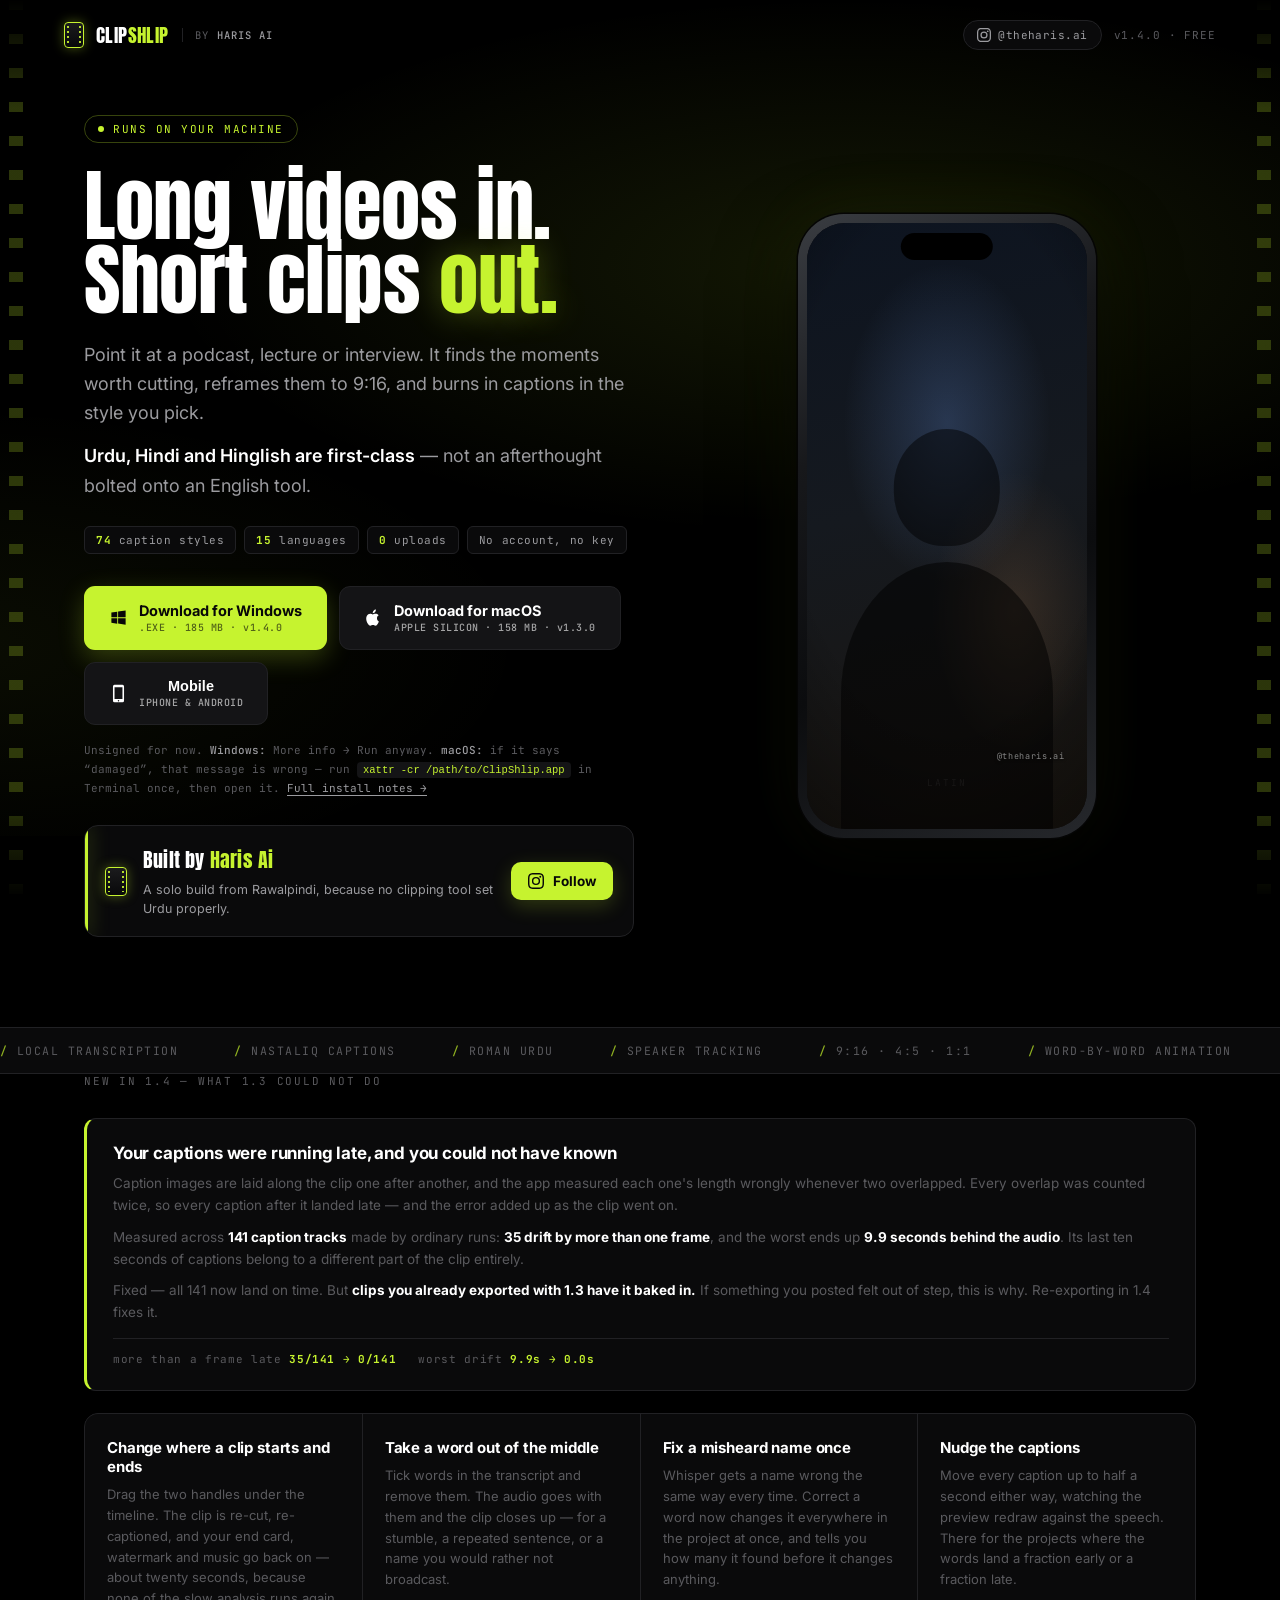
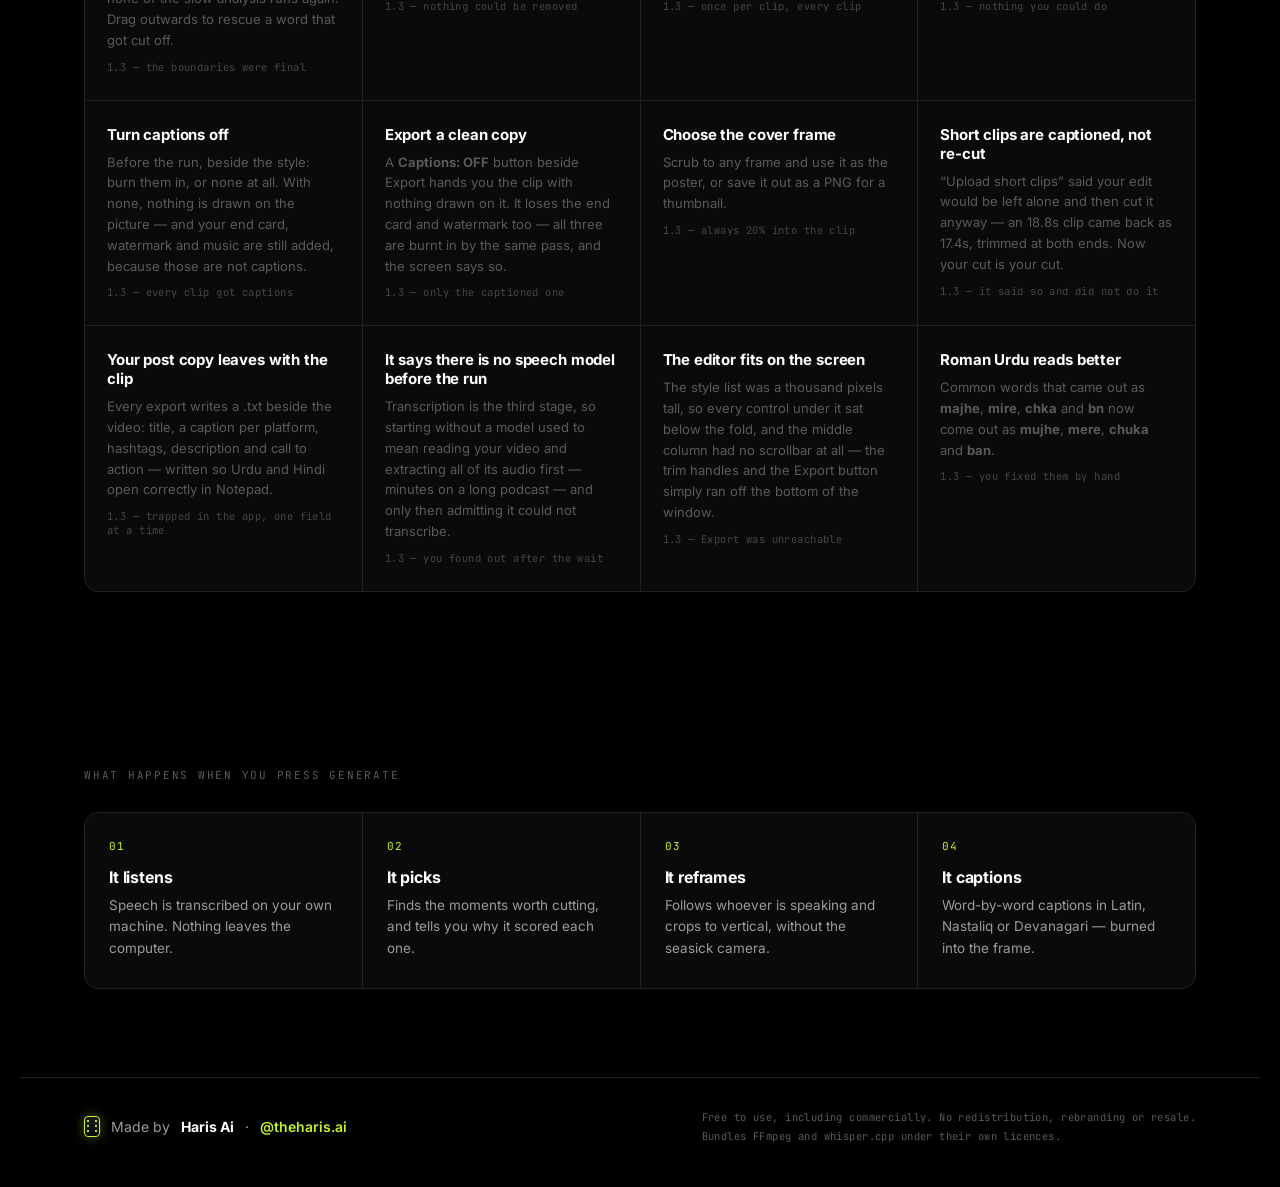
==== clipshlip/index.html @ 9774d2e9 "Move ClipShlip landing page to theharisai.com/clipshlip, point homepage card to it, fix broken chara" ====
<!doctype html>
<html lang="en">

<head>
    <meta charset="utf-8">
    <meta name="viewport" content="width=device-width, initial-scale=1">
<link rel="canonical" href="https://theharisai.com/clipshlip/">
<meta property="og:url" content="https://theharisai.com/clipshlip/">
    <title>ClipShlip — long videos into short captioned clips, on your own machine</title>
    <meta name="description" content="Turn a podcast into vertical clips with burned-in captions. Urdu, Hindi and Hinglish are first-class. Runs entirely on your computer. Free. Made by Haris Ai.">
    <meta property="og:title" content="ClipShlip — by Haris Ai">
    <meta property="og:description" content="Long videos into short captioned clips. On your machine. Free.">
    <link rel="preconnect" href="https://fonts.googleapis.com">
    <link rel="preconnect" href="https://fonts.gstatic.com" crossorigin>
    <link href="https://fonts.googleapis.com/css2?family=Anton&family=Inter:wght@400;500;600;700;800&family=JetBrains+Mono:wght@500;700&family=Noto+Nastaliq+Urdu:wght@400;700&family=Noto+Sans+Devanagari:wght@700&display=swap" rel="stylesheet">
    <style>
         :root {
            --black: #000;
            --coal: #0A0A0B;
            --slate: #141416;
            --edge: #212124;
            --lime: #C6F32F;
            --lime-dim: #8FB021;
            --white: #fff;
            --grey: #9B9B9F;
            --dim: #5A5A5E;
            --sans: 'Inter', system-ui, -apple-system, 'Segoe UI', sans-serif;
            --display: 'Anton', Impact, sans-serif;
            --mono: 'JetBrains Mono', ui-monospace, monospace;
        }
        
        * {
            box-sizing: border-box
        }
        
        html {
            scroll-behavior: smooth
        }
        
        body {
            margin: 0;
            background: var(--black);
            color: var(--white);
            font-family: var(--sans);
            -webkit-font-smoothing: antialiased;
            overflow-x: hidden
        }
        
        a {
            color: inherit
        }
        
         ::selection {
            background: var(--lime);
            color: #000
        }
        
        .rail {
            position: fixed;
            top: 0;
            bottom: 0;
            width: 14px;
            z-index: 2;
            pointer-events: none;
            background: repeating-linear-gradient(180deg, rgba(198, 243, 47, .22) 0 10px, transparent 10px 34px);
            mask-image: linear-gradient(180deg, transparent, #000 12%, #000 88%, transparent);
            animation: roll 3.2s linear infinite
        }
        
        .rail.l {
            left: 9px
        }
        
        .rail.r {
            right: 9px
        }
        
        @keyframes roll {
            to {
                background-position-y: 34px
            }
        }
        /* ── nav, now carrying the maker credit ── */
        
        nav {
            position: relative;
            z-index: 10;
            display: flex;
            align-items: center;
            gap: 12px;
            padding: 20px clamp(28px, 5vw, 64px);
            flex-wrap: wrap
        }
        
        .cell {
            width: 20px;
            height: 26px;
            border-radius: 4px;
            position: relative;
            flex: 0 0 auto;
            background: linear-gradient(180deg, #1b1b1d, #08080a);
            border: 1.5px solid var(--lime);
            box-shadow: 0 0 12px rgba(198, 243, 47, .35)
        }
        
        .cell::before,
        .cell::after {
            content: "";
            position: absolute;
            top: 3px;
            bottom: 3px;
            width: 2px;
            background: repeating-linear-gradient(180deg, var(--lime) 0 2px, transparent 2px 5px);
            opacity: .9
        }
        
        .cell::before {
            left: 2px
        }
        
        .cell::after {
            right: 2px
        }
        
        .wordmark {
            font-family: var(--display);
            font-size: 19px;
            letter-spacing: .02em
        }
        
        .wordmark span {
            color: var(--lime)
        }
        
        .byline {
            font-family: var(--mono);
            font-size: 10.5px;
            letter-spacing: .1em;
            text-transform: uppercase;
            color: var(--dim);
            border-left: 1px solid var(--edge);
            padding-left: 12px;
            margin-left: 2px
        }
        
        .byline b {
            color: var(--grey);
            font-weight: 500
        }
        
        nav .spacer {
            flex: 1
        }
        
        .ig {
            display: inline-flex;
            align-items: center;
            gap: 7px;
            text-decoration: none;
            font-family: var(--mono);
            font-size: 11px;
            letter-spacing: .04em;
            color: var(--grey);
            border: 1px solid var(--edge);
            border-radius: 100px;
            padding: 7px 13px;
            background: var(--coal);
            transition: border-color .16s, color .16s, transform .16s
        }
        
        .ig:hover {
            border-color: var(--lime);
            color: var(--lime);
            transform: translateY(-1px)
        }
        
        .ig svg {
            width: 14px;
            height: 14px;
            flex: 0 0 auto
        }
        
        .ig:focus-visible {
            outline: 2px solid var(--lime);
            outline-offset: 3px
        }
        
        .ver {
            font-family: var(--mono);
            font-size: 11px;
            color: var(--dim);
            letter-spacing: .08em
        }
        
        .hero {
            position: relative;
            z-index: 5;
            display: grid;
            grid-template-columns: minmax(0, 1.05fr) minmax(0, .95fr);
            gap: clamp(28px, 5vw, 72px);
            align-items: center;
            padding: clamp(20px, 3.5vw, 48px) clamp(28px, 5vw, 64px) clamp(56px, 7vw, 96px);
            max-width: 1240px;
            margin: 0 auto
        }
        
        .glow {
            position: absolute;
            inset: -10% -20% 20%;
            z-index: -1;
            pointer-events: none;
            background: radial-gradient(58% 46% at 62% 34%, rgba(198, 243, 47, .10), transparent 68%), radial-gradient(48% 40% at 10% 78%, rgba(198, 243, 47, .05), transparent 70%)
        }
        
        .eyebrow {
            display: inline-flex;
            align-items: center;
            gap: 9px;
            font-family: var(--mono);
            font-size: 11px;
            letter-spacing: .14em;
            text-transform: uppercase;
            color: var(--lime);
            border: 1px solid rgba(198, 243, 47, .28);
            border-radius: 100px;
            padding: 6px 13px;
            margin-bottom: 26px
        }
        
        .dot {
            width: 6px;
            height: 6px;
            border-radius: 50%;
            background: var(--lime);
            box-shadow: 0 0 0 0 rgba(198, 243, 47, .55);
            animation: pulse 2.4s ease-out infinite
        }
        
        @keyframes pulse {
            70% {
                box-shadow: 0 0 0 8px rgba(198, 243, 47, 0)
            }
            100% {
                box-shadow: 0 0 0 0 rgba(198, 243, 47, 0)
            }
        }
        
        h1 {
            font-family: var(--display);
            font-weight: 400;
            margin: 0 0 22px;
            font-size: clamp(42px, 6.2vw, 84px);
            line-height: .94;
            letter-spacing: -.005em
        }
        
        h1 em {
            font-style: normal;
            color: var(--lime);
            text-shadow: 0 0 34px rgba(198, 243, 47, .32)
        }
        
        .sub {
            font-size: clamp(15px, 1.55vw, 18px);
            line-height: 1.62;
            color: var(--grey);
            max-width: 50ch;
            margin: 0 0 14px
        }
        
        .sub strong {
            color: var(--white);
            font-weight: 600
        }
        
        .facts {
            display: flex;
            flex-wrap: wrap;
            gap: 8px;
            margin: 26px 0 32px;
            padding: 0;
            list-style: none
        }
        
        .facts li {
            font-family: var(--mono);
            font-size: 11px;
            letter-spacing: .05em;
            color: var(--grey);
            border: 1px solid var(--edge);
            border-radius: 6px;
            padding: 6px 11px;
            background: var(--coal)
        }
        
        .facts b {
            color: var(--lime);
            font-weight: 700
        }
        
        .dl {
            display: flex;
            flex-wrap: wrap;
            gap: 12px
        }
        
        .btn {
            position: relative;
            overflow: hidden;
            display: inline-flex;
            align-items: center;
            gap: 11px;
            text-decoration: none;
            border-radius: 11px;
            padding: 15px 24px;
            font-weight: 700;
            font-size: 14.5px;
            border: 1px solid transparent;
            transition: transform .16s ease, box-shadow .16s ease, border-color .16s
        }
        
        .btn svg {
            width: 19px;
            height: 19px;
            flex: 0 0 auto
        }
        
        .btn small {
            display: block;
            font-family: var(--mono);
            font-size: 10px;
            font-weight: 500;
            letter-spacing: .05em;
            opacity: .62;
            margin-top: 2px
        }
        
        .btn-primary {
            background: var(--lime);
            color: #080808;
            box-shadow: 0 8px 26px rgba(198, 243, 47, .24)
        }
        
        .btn-primary:hover {
            transform: translateY(-2px);
            box-shadow: 0 12px 34px rgba(198, 243, 47, .36)
        }
        
        .btn-secondary {
            background: var(--slate);
            color: var(--white);
            border-color: var(--edge)
        }
        
        .btn-secondary:hover {
            transform: translateY(-2px);
            border-color: var(--lime-dim);
            box-shadow: 0 10px 28px rgba(0, 0, 0, .6)
        }
        
        .soon {
            border-left: 3px solid var(--lime);
            padding-left: 13px;
            margin-top: 16px
        }

        .btn::after {
            content: "";
            position: absolute;
            top: 0;
            left: -120%;
            width: 45%;
            height: 100%;
            background: linear-gradient(100deg, transparent, rgba(255, 255, 255, .22), transparent);
            transform: skewX(-18deg)
        }
        
        .btn:hover::after {
            animation: sheen .75s ease
        }
        
        @keyframes sheen {
            to {
                left: 145%
            }
        }
        
        .btn:focus-visible {
            outline: 2px solid var(--lime);
            outline-offset: 3px
        }
        
        .note {
            font-family: var(--mono);
            font-size: 11px;
            color: var(--dim);
            margin-top: 16px;
            line-height: 1.75
        }
        
        .note b {
            color: var(--grey);
            font-weight: 500
        }
        
        .note code {
            color: var(--lime);
            background: var(--slate);
            padding: 2px 6px;
            border-radius: 4px;
            font-size: 10.5px
        }
        
        .note a {
            color: var(--grey);
            text-underline-offset: 3px
        }
        /* ── maker card, sitting under the downloads ── */
        
        .makercard {
            display: flex;
            flex-wrap: wrap;
            align-items: center;
            gap: 16px;
            margin-top: 26px;
            padding: 18px 20px;
            background: var(--coal);
            border: 1px solid var(--edge);
            border-radius: 14px;
            position: relative;
            overflow: hidden
        }
        
        .makercard::before {
            content: "";
            position: absolute;
            left: 0;
            top: 0;
            bottom: 0;
            width: 3px;
            background: var(--lime);
            box-shadow: 0 0 18px rgba(198, 243, 47, .5)
        }
        
        .mc-txt {
            flex: 1 1 210px;
            min-width: 0
        }
        
        .mc-txt strong {
            display: block;
            font-family: var(--display);
            font-weight: 400;
            font-size: 20px;
            letter-spacing: .01em;
            margin-bottom: 5px
        }
        
        .mc-txt strong em {
            font-style: normal;
            color: var(--lime)
        }
        
        .mc-txt span {
            font-size: 12.5px;
            color: var(--grey);
            line-height: 1.55;
            display: block
        }
        
        .mc-btn {
            display: inline-flex;
            align-items: center;
            gap: 9px;
            text-decoration: none;
            flex: 0 0 auto;
            background: var(--lime);
            color: #080808;
            font-weight: 700;
            font-size: 13.5px;
            border-radius: 10px;
            padding: 11px 17px;
            box-shadow: 0 6px 20px rgba(198, 243, 47, .2);
            transition: transform .16s, box-shadow .16s
        }
        
        .mc-btn:hover {
            transform: translateY(-2px);
            box-shadow: 0 10px 28px rgba(198, 243, 47, .34)
        }
        
        .mc-btn:focus-visible {
            outline: 2px solid var(--white);
            outline-offset: 3px
        }
        
        .mc-btn svg {
            width: 16px;
            height: 16px
        }
        
        .stage {
            display: flex;
            justify-content: center
        }
        
        .phone {
            position: relative;
            width: min(298px, 84vw);
            aspect-ratio: 9.32/19.5;
            flex: 0 0 auto;
            border-radius: 46px;
            padding: 9px;
            background: linear-gradient(150deg, #3a3d42, #17181b 32%, #0b0c0e 62%, #26282c);
            box-shadow: 0 0 0 1.5px #050505, 0 34px 80px rgba(0, 0, 0, .8), 0 0 70px rgba(198, 243, 47, .07);
            animation: float 7s ease-in-out infinite
        }
        
        @keyframes float {
            0%,
            100% {
                transform: translateY(0)
            }
            50% {
                transform: translateY(-9px)
            }
        }
        
        .screen {
            position: absolute;
            inset: 9px;
            border-radius: 38px;
            overflow: hidden;
            background: #08080A
        }
        
        .scene {
            position: absolute;
            inset: 0;
            background: radial-gradient(56% 40% at 50% 33%, rgba(116, 166, 255, .22), transparent 66%), radial-gradient(46% 36% at 74% 64%, rgba(255, 176, 104, .13), transparent 64%), linear-gradient(168deg, #0d1420, #15191f 46%, #1b1610)
        }
        
        .silhouette {
            position: absolute;
            left: 50%;
            top: 34%;
            transform: translateX(-50%);
            width: 38%;
            aspect-ratio: 1/1.1;
            border-radius: 50% 50% 46% 46%;
            background: rgba(0, 0, 0, .5)
        }
        
        .shoulders {
            position: absolute;
            bottom: 0;
            left: 12%;
            right: 12%;
            height: 44%;
            border-radius: 52% 52% 0 0;
            background: rgba(0, 0, 0, .55)
        }
        
        .vig {
            position: absolute;
            inset: 0;
            pointer-events: none;
            background: radial-gradient(118% 88% at 50% 40%, transparent 48%, rgba(0, 0, 0, .72) 100%)
        }
        
        .island {
            position: absolute;
            top: 10px;
            left: 50%;
            transform: translateX(-50%);
            width: 33%;
            height: 27px;
            border-radius: 18px;
            background: #000;
            z-index: 4
        }
        /* the app's own watermark, exactly where it lands on a real clip */
        
        .mark {
            position: absolute;
            right: 8%;
            bottom: 11%;
            z-index: 3;
            font-family: var(--mono);
            font-size: 8.5px;
            letter-spacing: .08em;
            color: rgba(255, 255, 255, .5);
            text-shadow: 0 1px 3px rgba(0, 0, 0, .9)
        }
        
        .capwrap {
            position: absolute;
            left: 7%;
            right: 7%;
            bottom: 26%;
            z-index: 3;
            text-align: center
        }
        
        .cap {
            display: flex;
            flex-wrap: wrap;
            justify-content: center;
            align-items: baseline;
            gap: .26em .3em;
            line-height: 1.14
        }
        
        .w {
            display: inline-block;
            opacity: 0;
            transform: translateY(9px) scale(.86);
            transform-origin: center 72%;
            text-shadow: -2px 0 #000, 2px 0 #000, 0 -2px #000, 0 2px #000, 0 .05em .1em rgba(0, 0, 0, .75)
        }
        
        .w.on {
            animation: pop .34s cubic-bezier(.2, 1.5, .42, 1) forwards
        }
        
        @keyframes pop {
            to {
                opacity: 1;
                transform: translateY(0) scale(1)
            }
        }
        
        .w.key {
            color: var(--lime)
        }
        
        .cap.latin .w {
            font-family: var(--display);
            font-size: min(30px, 7.6vw);
            text-transform: uppercase;
            letter-spacing: .01em
        }
        
        .cap.nastaliq {
            direction: rtl
        }
        
        .cap.nastaliq .w {
            font-family: 'Noto Nastaliq Urdu', serif;
            font-size: min(23px, 5.9vw);
            font-weight: 700;
            line-height: 1.9
        }
        
        .cap.deva .w {
            font-family: 'Noto Sans Devanagari', sans-serif;
            font-weight: 700;
            font-size: min(25px, 6.4vw)
        }
        
        .scriptlabel {
            position: absolute;
            left: 0;
            right: 0;
            bottom: 6.5%;
            z-index: 3;
            text-align: center;
            font-family: var(--mono);
            font-size: 9.5px;
            letter-spacing: .2em;
            text-transform: uppercase;
            color: rgba(255, 255, 255, .38);
            transition: opacity .3s
        }
        
        .strip {
            position: relative;
            z-index: 5;
            border-top: 1px solid var(--edge);
            border-bottom: 1px solid var(--edge);
            background: var(--coal);
            overflow: hidden;
            padding: 15px 0
        }
        
        .marquee {
            display: flex;
            gap: 56px;
            width: max-content;
            animation: slide 34s linear infinite
        }
        
        .marquee span {
            font-family: var(--mono);
            font-size: 11.5px;
            letter-spacing: .13em;
            text-transform: uppercase;
            color: var(--dim);
            white-space: nowrap
        }
        
        .marquee span b {
            color: var(--lime-dim);
            font-weight: 500
        }
        
        @keyframes slide {
            to {
                transform: translateX(-50%)
            }
        }
        
        .whatsnew {
            position: relative;
            z-index: 5;
            max-width: 1240px;
            margin: 0 auto;
            padding: 0 clamp(28px, 5vw, 64px) clamp(52px, 7vw, 88px)
        }

        /* The one item nobody could have spotted on their own gets the weight. */
        .headline-fix {
            border: 1px solid var(--edge);
            border-left: 3px solid var(--lime);
            border-radius: 12px;
            background: var(--coal);
            padding: 24px 26px;
            margin: 0 0 22px
        }

        .headline-fix h3 {
            font-size: 17px;
            margin: 0 0 10px;
            letter-spacing: -.01em
        }

        .headline-fix p {
            margin: 0 0 10px;
            font-size: 13.5px;
            line-height: 1.62;
            color: var(--dim)
        }

        .headline-fix p:last-child { margin-bottom: 0 }
        .headline-fix b { color: var(--white) }

        .nums {
            display: flex;
            flex-wrap: wrap;
            gap: 22px;
            font-family: var(--mono);
            font-size: 11px;
            letter-spacing: .06em;
            margin: 14px 0 0;
            padding: 13px 0 0;
            border-top: 1px solid var(--edge)
        }

        .nums span { color: var(--dim) }
        .nums b { color: var(--lime); font-weight: 700 }

        .newgrid {
            display: grid;
            grid-template-columns: repeat(auto-fit, minmax(258px, 1fr));
            gap: 1px;
            background: var(--edge);
            border: 1px solid var(--edge);
            border-radius: 14px;
            overflow: hidden
        }

        .new {
            background: var(--coal);
            padding: 24px 22px 26px
        }

        .new h4 {
            font-size: 15px;
            margin: 0 0 8px;
            font-weight: 700;
            letter-spacing: -.01em
        }

        .new p {
            margin: 0;
            font-size: 13px;
            line-height: 1.6;
            color: var(--dim)
        }

        .new .was {
            display: block;
            margin-top: 9px;
            font-family: var(--mono);
            font-size: 10.5px;
            letter-spacing: .04em;
            color: var(--dim);
            opacity: .74
        }

        .how {
            position: relative;
            z-index: 5;
            max-width: 1240px;
            margin: 0 auto;
            padding: clamp(52px, 7vw, 88px) clamp(28px, 5vw, 64px)
        }
        
        .kicker {
            font-family: var(--mono);
            font-size: 11px;
            letter-spacing: .16em;
            text-transform: uppercase;
            color: var(--dim);
            margin: 0 0 30px
        }
        
        .steps {
            display: grid;
            grid-template-columns: repeat(auto-fit, minmax(215px, 1fr));
            gap: 1px;
            background: var(--edge);
            border: 1px solid var(--edge);
            border-radius: 14px;
            overflow: hidden
        }
        
        .step {
            background: var(--coal);
            padding: 26px 24px 28px
        }
        
        .step .n {
            font-family: var(--mono);
            font-size: 11px;
            color: var(--lime);
            letter-spacing: .1em;
            margin-bottom: 14px
        }
        
        .step h3 {
            font-size: 16px;
            margin: 0 0 8px;
            font-weight: 700;
            letter-spacing: -.01em
        }
        
        .step p {
            margin: 0;
            font-size: 13.5px;
            line-height: 1.6;
            color: var(--grey)
        }
        
        footer {
            position: relative;
            z-index: 5;
            border-top: 1px solid var(--edge);
            padding: 30px clamp(28px, 5vw, 64px) 42px;
            max-width: 1240px;
            margin: 0 auto;
            display: flex;
            flex-wrap: wrap;
            gap: 18px;
            align-items: center;
            justify-content: space-between
        }
        
        .made {
            display: flex;
            align-items: center;
            gap: 11px;
            font-size: 14px;
            color: var(--grey)
        }
        
        .made b {
            color: var(--white);
            font-weight: 700
        }
        
        .made a {
            color: var(--lime);
            text-decoration: none;
            font-weight: 600
        }
        
        .made a:hover {
            text-decoration: underline;
            text-underline-offset: 3px
        }
        
        .legal {
            font-family: var(--mono);
            font-size: 10.5px;
            color: var(--dim);
            letter-spacing: .04em;
            line-height: 1.8
        }
        
        @media (max-width:900px) {
            .hero {
                grid-template-columns: 1fr;
                padding-bottom: 56px
            }
            .stage {
                order: -1;
                margin-bottom: 6px
            }
            .phone {
                width: min(250px, 68vw)
            }
            .rail {
                display: none
            }
            .byline {
                display: none
            }
        }
        
        @media (prefers-reduced-motion:reduce) {
            *,
            *::before,
            *::after {
                animation: none!important;
                transition: none!important
            }
            .w {
                opacity: 1;
                transform: none
            }
        }
    </style>
</head>

<body>

    <div class="rail l"></div>
    <div class="rail r"></div>

    <nav>
        <span class="cell"></span>
        <span class="wordmark">CLIP<span>SHLIP</span></span>
        <span class="byline">by <b>Haris&nbsp;Ai</b></span>
        <span class="spacer"></span>
        <a class="ig" href="https://instagram.com/theharis.ai" target="_blank" rel="noopener">
            <svg viewBox="0 0 24 24" fill="currentColor"><path d="M12 2.16c3.2 0 3.58.01 4.85.07 1.17.05 1.8.25 2.23.41.56.22.96.48 1.38.9.42.42.68.82.9 1.38.16.42.36 1.06.41 2.23.06 1.27.07 1.65.07 4.85s-.01 3.58-.07 4.85c-.05 1.17-.25 1.8-.41 2.23-.22.56-.48.96-.9 1.38-.42.42-.82.68-1.38.9-.42.16-1.06.36-2.23.41-1.27.06-1.65.07-4.85.07s-3.58-.01-4.85-.07c-1.17-.05-1.8-.25-2.23-.41-.56-.22-.96-.48-1.38-.9-.42-.42-.68-.82-.9-1.38-.16-.42-.36-1.06-.41-2.23C2.17 15.58 2.16 15.2 2.16 12s.01-3.58.07-4.85c.05-1.17.25-1.8.41-2.23.22-.56.48-.96.9-1.38.42-.42.82-.68 1.38-.9.42-.16 1.06-.36 2.23-.41C8.42 2.17 8.8 2.16 12 2.16zM12 0C8.74 0 8.33.01 7.05.07 5.78.13 4.9.33 4.14.63c-.79.3-1.46.72-2.12 1.39C1.35 2.68.93 3.35.63 4.14.33 4.9.13 5.78.07 7.05.01 8.33 0 8.74 0 12s.01 3.67.07 4.95c.06 1.27.26 2.15.56 2.91.3.79.72 1.46 1.39 2.12.66.67 1.33 1.09 2.12 1.39.76.3 1.64.5 2.91.56C8.33 23.99 8.74 24 12 24s3.67-.01 4.95-.07c1.27-.06 2.15-.26 2.91-.56.79-.3 1.46-.72 2.12-1.39.67-.66 1.09-1.33 1.39-2.12.3-.76.5-1.64.56-2.91.06-1.28.07-1.69.07-4.95s-.01-3.67-.07-4.95c-.06-1.27-.26-2.15-.56-2.91-.3-.79-.72-1.46-1.39-2.12C21.32 1.35 20.65.93 19.86.63 19.1.33 18.22.13 16.95.07 15.67.01 15.26 0 12 0z"/><path d="M12 5.84a6.16 6.16 0 100 12.32 6.16 6.16 0 000-12.32zm0 10.16a4 4 0 110-8 4 4 0 010 8z"/><circle cx="18.41" cy="5.59" r="1.44"/></svg>            @theharis.ai
        </a>
        <span class="ver">v1.4.0 · FREE</span>
    </nav>

    <header class="hero">
        <div class="glow"></div>

        <div>
            <span class="eyebrow"><span class="dot"></span>Runs on your machine</span>

            <h1>Long videos in.<br>Short clips <em>out.</em></h1>

            <p class="sub">Point it at a podcast, lecture or interview. It finds the moments worth cutting, reframes them to&nbsp;9:16, and burns in captions in the style you pick.</p>
            <p class="sub"><strong>Urdu, Hindi and Hinglish are first-class</strong> — not an afterthought bolted onto an English tool.</p>

            <ul class="facts">
                <li><b>74</b> caption styles</li>
                <li><b>15</b> languages</li>
                <li><b>0</b> uploads</li>
                <li>No account, no key</li>
            </ul>

            <div class="dl">
                <!-- The file itself, not the release page. `download` asks the
                     browser to save rather than navigate. -->
                <a class="btn btn-primary" id="win" download href="https://github.com/Ai-Haris/ClipShlip-Releases/releases/download/v1.4.0/ClipShlip-Setup-1.4.0-Windows.exe">
                    <svg viewBox="0 0 24 24" fill="currentColor"><path d="M3 5.6l7.4-1v7.1H3zM11.5 4.4L21 3v8.7h-9.5zM3 12.8h7.4v7.1L3 18.5zM11.5 12.8H21V21l-9.5-1.3z"/></svg>
                    <span>Download for Windows<small>.EXE · 185 MB · v1.4.0</small></span>
                </a>
                <!-- ⚠️ 1.3.0 ON PURPOSE. There is no 1.4 macOS build yet, and
                     pointing this at a v1.4.0 mac file that does not exist would
                     hand every Mac visitor a 404. It moves to 1.4.0 the day the
                     mac zip is uploaded, and not before. -->
                <a class="btn btn-secondary" id="mac" download href="https://github.com/Ai-Haris/ClipShlip-Releases/releases/download/v1.3.0/ClipShlip-1.3.0-arm64-mac.zip">
                    <svg viewBox="0 0 24 24" fill="currentColor"><path d="M16.4 12.7c0-2.4 2-3.6 2.1-3.6-1.1-1.7-2.9-1.9-3.6-1.9-1.5-.2-3 .9-3.8.9s-2-.9-3.3-.9c-1.7 0-3.3 1-4.1 2.5-1.8 3.1-.5 7.6 1.2 10.1.8 1.2 1.8 2.6 3.1 2.5 1.2 0 1.7-.8 3.2-.8s1.9.8 3.2.8c1.3 0 2.2-1.2 3-2.5.9-1.4 1.3-2.8 1.3-2.9 0 0-2.4-.9-2.3-3.6zM14 5.2c.7-.8 1.1-2 1-3.2-1 0-2.2.7-2.9 1.5-.6.7-1.2 1.9-1 3 1.1.1 2.2-.6 2.9-1.3z"/></svg>
                    <span>Download for macOS<small>APPLE SILICON · 158 MB · v1.3.0</small></span>
                </a>
                <!-- ⚠️ A BUTTON, NOT A LINK, because it goes nowhere. An <a>
                     with href="#" jumps the page to the top, which reads as the
                     site breaking rather than as an answer. -->
                <button class="btn btn-secondary" id="mobile" type="button" aria-describedby="soon">
                    <svg viewBox="0 0 24 24" fill="currentColor"><path d="M7 1h10a2 2 0 012 2v18a2 2 0 01-2 2H7a2 2 0 01-2-2V3a2 2 0 012-2zm0 3v15h10V4H7zm5 16.2a.9.9 0 100 1.8.9.9 0 000-1.8z"/></svg>
                    <span>Mobile<small>IPHONE &amp; ANDROID</small></span>
                </button>
            </div>

            <p class="note soon" id="soon" hidden role="status"><b>Mobile is coming soon.</b> ClipShlip does its work on your own machine — transcribing, cutting and rendering — and that is the part a phone cannot do yet. It is being worked on.</p>

            <p class="note">Unsigned for now. <b>Windows:</b> More info → Run anyway. <b>macOS:</b> if it says “damaged”, that message is wrong — run <code>xattr -cr /path/to/ClipShlip.app</code> in Terminal once, then open it. <a href="https://github.com/Ai-Haris/ClipShlip-Releases/releases/latest">Full install notes →</a></p>

            <div class="makercard">
                <span class="cell" style="width:22px;height:29px"></span>
                <span class="mc-txt">
        <strong>Built by <em>Haris&nbsp;Ai</em></strong>
        <span>A solo build from Rawalpindi, because no clipping tool set Urdu properly.</span>
                </span>
                <a class="mc-btn" href="https://instagram.com/theharis.ai" target="_blank" rel="noopener">
                    <svg viewBox="0 0 24 24" fill="currentColor"><path d="M12 2.16c3.2 0 3.58.01 4.85.07 1.17.05 1.8.25 2.23.41.56.22.96.48 1.38.9.42.42.68.82.9 1.38.16.42.36 1.06.41 2.23.06 1.27.07 1.65.07 4.85s-.01 3.58-.07 4.85c-.05 1.17-.25 1.8-.41 2.23-.22.56-.48.96-.9 1.38-.42.42-.82.68-1.38.9-.42.16-1.06.36-2.23.41-1.27.06-1.65.07-4.85.07s-3.58-.01-4.85-.07c-1.17-.05-1.8-.25-2.23-.41-.56-.22-.96-.48-1.38-.9-.42-.42-.68-.82-.9-1.38-.16-.42-.36-1.06-.41-2.23C2.17 15.58 2.16 15.2 2.16 12s.01-3.58.07-4.85c.05-1.17.25-1.8.41-2.23.22-.56.48-.96.9-1.38.42-.42.82-.68 1.38-.9.42-.16 1.06-.36 2.23-.41C8.42 2.17 8.8 2.16 12 2.16zM12 0C8.74 0 8.33.01 7.05.07 5.78.13 4.9.33 4.14.63c-.79.3-1.46.72-2.12 1.39C1.35 2.68.93 3.35.63 4.14.33 4.9.13 5.78.07 7.05.01 8.33 0 8.74 0 12s.01 3.67.07 4.95c.06 1.27.26 2.15.56 2.91.3.79.72 1.46 1.39 2.12.66.67 1.33 1.09 2.12 1.39.76.3 1.64.5 2.91.56C8.33 23.99 8.74 24 12 24s3.67-.01 4.95-.07c1.27-.06 2.15-.26 2.91-.56.79-.3 1.46-.72 2.12-1.39.67-.66 1.09-1.33 1.39-2.12.3-.76.5-1.64.56-2.91.06-1.28.07-1.69.07-4.95s-.01-3.67-.07-4.95c-.06-1.27-.26-2.15-.56-2.91-.3-.79-.72-1.46-1.39-2.12C21.32 1.35 20.65.93 19.86.63 19.1.33 18.22.13 16.95.07 15.67.01 15.26 0 12 0z"/><path d="M12 5.84a6.16 6.16 0 100 12.32 6.16 6.16 0 000-12.32zm0 10.16a4 4 0 110-8 4 4 0 010 8z"/><circle cx="18.41" cy="5.59" r="1.44"/></svg>                    Follow
                </a>
            </div>
        </div>

        <div class="stage">
            <div class="phone">
                <div class="screen">
                    <div class="scene"><span class="silhouette"></span><span class="shoulders"></span></div>
                    <div class="vig"></div>
                    <div class="island"></div>
                    <div class="capwrap">
                        <div class="cap latin" id="cap"></div>
                    </div>
                    <div class="mark">@theharis.ai</div>
                    <div class="scriptlabel" id="slabel">LATIN</div>
                </div>
            </div>
        </div>
    </header>

    <div class="strip">
        <div class="marquee" id="mq"></div>
    </div>

    <section class="whatsnew" id="whatsnew">
        <p class="kicker">New in 1.4 — what 1.3 could not do</p>

        <!-- ⚠️ THIS ONE LEADS BECAUSE IT IS THE ONE NOBODY COULD HAVE SEEN.
             Every other item is a thing you can choose to use. This is a thing
             that was happening to clips people had already posted. -->
        <div class="headline-fix">
            <h3>Your captions were running late, and you could not have known</h3>
            <p>Caption images are laid along the clip one after another, and the app measured each one's length wrongly whenever two overlapped. Every overlap was counted twice, so every caption after it landed late — and the error added up as the clip went on.</p>
            <p>Measured across <b>141 caption tracks</b> made by ordinary runs: <b>35 drift by more than one frame</b>, and the worst ends up <b>9.9 seconds behind the audio</b>. Its last ten seconds of captions belong to a different part of the clip entirely.</p>
            <p>Fixed — all 141 now land on time. But <b>clips you already exported with 1.3 have it baked in.</b> If something you posted felt out of step, this is why. Re-exporting in 1.4 fixes it.</p>
            <div class="nums">
                <span>more than a frame late <b>35/141 → 0/141</b></span>
                <span>worst drift <b>9.9s → 0.0s</b></span>
            </div>
        </div>

        <div class="newgrid">
            <div class="new">
                <h4>Change where a clip starts and ends</h4>
                <p>Drag the two handles under the timeline. The clip is re-cut, re-captioned, and your end card, watermark and music go back on — about twenty seconds, because none of the slow analysis runs again. Drag outwards to rescue a word that got cut off.</p>
                <span class="was">1.3 — the boundaries were final</span>
            </div>
            <div class="new">
                <h4>Take a word out of the middle</h4>
                <p>Tick words in the transcript and remove them. The audio goes with them and the clip closes up — for a stumble, a repeated sentence, or a name you would rather not broadcast.</p>
                <span class="was">1.3 — nothing could be removed</span>
            </div>
            <div class="new">
                <h4>Fix a misheard name once</h4>
                <p>Whisper gets a name wrong the same way every time. Correct a word now changes it everywhere in the project at once, and tells you how many it found before it changes anything.</p>
                <span class="was">1.3 — once per clip, every clip</span>
            </div>
            <div class="new">
                <h4>Nudge the captions</h4>
                <p>Move every caption up to half a second either way, watching the preview redraw against the speech. There for the projects where the words land a fraction early or a fraction late.</p>
                <span class="was">1.3 — nothing you could do</span>
            </div>
            <div class="new">
                <h4>Turn captions off</h4>
                <p>Before the run, beside the style: burn them in, or none at all. With none, nothing is drawn on the picture — and your end card, watermark and music are still added, because those are not captions.</p>
                <span class="was">1.3 — every clip got captions</span>
            </div>
            <div class="new">
                <h4>Export a clean copy</h4>
                <p>A <b>Captions: OFF</b> button beside Export hands you the clip with nothing drawn on it. It loses the end card and watermark too — all three are burnt in by the same pass, and the screen says so.</p>
                <span class="was">1.3 — only the captioned one</span>
            </div>
            <div class="new">
                <h4>Choose the cover frame</h4>
                <p>Scrub to any frame and use it as the poster, or save it out as a PNG for a thumbnail.</p>
                <span class="was">1.3 — always 20% into the clip</span>
            </div>
            <div class="new">
                <h4>Short clips are captioned, not re-cut</h4>
                <p>“Upload short clips” said your edit would be left alone and then cut it anyway — an 18.8s clip came back as 17.4s, trimmed at both ends. Now your cut is your cut.</p>
                <span class="was">1.3 — it said so and did not do it</span>
            </div>
            <div class="new">
                <h4>Your post copy leaves with the clip</h4>
                <p>Every export writes a .txt beside the video: title, a caption per platform, hashtags, description and call to action — written so Urdu and Hindi open correctly in Notepad.</p>
                <span class="was">1.3 — trapped in the app, one field at a time</span>
            </div>
            <div class="new">
                <h4>It says there is no speech model before the run</h4>
                <p>Transcription is the third stage, so starting without a model used to mean reading your video and extracting all of its audio first — minutes on a long podcast — and only then admitting it could not transcribe.</p>
                <span class="was">1.3 — you found out after the wait</span>
            </div>
            <div class="new">
                <h4>The editor fits on the screen</h4>
                <p>The style list was a thousand pixels tall, so every control under it sat below the fold, and the middle column had no scrollbar at all — the trim handles and the Export button simply ran off the bottom of the window.</p>
                <span class="was">1.3 — Export was unreachable</span>
            </div>
            <div class="new">
                <h4>Roman Urdu reads better</h4>
                <p>Common words that came out as <b>majhe</b>, <b>mire</b>, <b>chka</b> and <b>bn</b> now come out as <b>mujhe</b>, <b>mere</b>, <b>chuka</b> and <b>ban</b>.</p>
                <span class="was">1.3 — you fixed them by hand</span>
            </div>
        </div>
    </section>

    <section class="how">
        <p class="kicker">What happens when you press Generate</p>
        <div class="steps">
            <div class="step">
                <div class="n">01</div>
                <h3>It listens</h3>
                <p>Speech is transcribed on your own machine. Nothing leaves the computer.</p>
            </div>
            <div class="step">
                <div class="n">02</div>
                <h3>It picks</h3>
                <p>Finds the moments worth cutting, and tells you why it scored each one.</p>
            </div>
            <div class="step">
                <div class="n">03</div>
                <h3>It reframes</h3>
                <p>Follows whoever is speaking and crops to vertical, without the seasick camera.</p>
            </div>
            <div class="step">
                <div class="n">04</div>
                <h3>It captions</h3>
                <p>Word-by-word captions in Latin, Nastaliq or Devanagari — burned into the frame.</p>
            </div>
        </div>
    </section>

    <footer>
        <span class="made"><span class="cell" style="width:16px;height:21px"></span>Made by <b>Haris&nbsp;Ai</b> · <a href="https://instagram.com/theharis.ai" target="_blank" rel="noopener">@theharis.ai</a></span>
        <span class="legal">Free to use, including commercially. No redistribution, rebranding or resale.<br>Bundles FFmpeg and whisper.cpp under their own licences.</span>
    </footer>

    <script>
        (function() {
            "use strict";
            var LINES = [{
                cls: 'latin',
                label: 'LATIN',
                words: [
                    ['this', 0],
                    ['changed', 1],
                    ['everything', 0]
                ]
            }, {
                cls: 'latin',
                label: 'ROMAN URDU',
                words: [
                    ['mujhe', 0],
                    ['yeh', 0],
                    ['samajh', 1],
                    ['aaya', 0]
                ]
            }, {
                cls: 'nastaliq',
                label: 'NASTALIQ',
                words: [
                    ['یہ', 0],
                    ['بات', 1],
                    ['سمجھ', 0],
                    ['آئی', 0]
                ]
            }, {
                cls: 'deva',
                label: 'DEVANAGARI',
                words: [
                    ['मुझे', 0],
                    ['यह', 0],
                    ['समझ', 1],
                    ['आया', 0]
                ]
            }];
            var cap = document.getElementById('cap'),
                label = document.getElementById('slabel'),
                i = 0,
                timers = [];

            function clearTimers() {
                timers.forEach(clearTimeout);
                timers = [];
            }

            function play() {
                clearTimers();
                var line = LINES[i];
                cap.className = 'cap ' + line.cls;
                cap.innerHTML = '';
                label.textContent = line.label;

                line.words.forEach(function(pair, n) {
                    var el = document.createElement('span');
                    el.className = 'w' + (pair[1] ? ' key' : '');
                    el.textContent = pair[0];
                    cap.appendChild(el);
                    timers.push(setTimeout(function() {
                        el.classList.add('on');
                    }, 150 + n * 210));
                });

                var hold = 1500 + line.words.length * 210;
                timers.push(setTimeout(function() {
                    cap.style.transition = 'opacity .3s';
                    cap.style.opacity = '0';
                    label.style.opacity = '.15';
                    timers.push(setTimeout(function() {
                        cap.style.opacity = '1';
                        label.style.opacity = '';
                        i = (i + 1) % LINES.length;
                        play();
                    }, 320));
                }, hold));
            }
            play();

            var items = ['Local transcription', 'Nastaliq captions', 'Roman Urdu', 'Speaker tracking',
                '9:16 · 4:5 · 1:1', 'Word-by-word animation', 'Music with ducking',
                'Your own watermark', 'No account', 'Free'
            ];
            var mq = document.getElementById('mq'),
                html = '';
            for (var r = 0; r < 2; r++)
                items.forEach(function(t) {
                    html += '<span><b>/</b> ' + t + '</span>';
                });
            mq.innerHTML = html;
        })();
    </script>
<script>
    /* The mobile button says the one true thing there is to say. Revealed
       rather than alerted: an alert() has to be dismissed before the page can
       be read again, and this is an answer, not an interruption. */
    (function () {
        var btn = document.getElementById('mobile');
        var soon = document.getElementById('soon');
        if (!btn || !soon) return;
        btn.addEventListener('click', function () {
            soon.hidden = false;
            soon.scrollIntoView({ behavior: 'smooth', block: 'nearest' });
        });
    })();

    /*
     * The download buttons point themselves at the current release.
     *
     * ⚠️ WHY THIS IS NOT JUST A /releases/latest/download/ LINK. That shortcut
     * needs the FILENAME to be the same in every release, and ours carries the
     * version — ClipShlip-Setup-1.4.0-Windows.exe. So the page asks GitHub what
     * the newest release is and reads the real asset names out of the answer.
     *
     * ⚠️ THE HARD-CODED HREFS IN THE HTML ARE THE FALLBACK, NOT DEAD WEIGHT.
     * This request can fail — GitHub rate-limits unauthenticated calls, a
     * visitor may be offline, a browser may block it. When it does, nothing is
     * touched and the buttons keep working with whatever is written in the
     * markup. A download page whose buttons depend on a third-party request
     * succeeding is a download page that is sometimes broken.
     *
     * ⚠️ A DRAFT RELEASE IS NOT RETURNED BY THIS ENDPOINT, which is correct:
     * its assets are 404 to the public, so pointing at it would be worse than
     * pointing at the previous version.
     */
    (function () {
        var REPO = 'Ai-Haris/ClipShlip-Releases';

        var mb = function (bytes) { return Math.round(bytes / 1048576) + ' MB'; };

        var apply = function (el, asset, tag, label) {
            if (!el || !asset) return;
            el.href = asset.browser_download_url;
            var small = el.querySelector('small');
            if (small) small.textContent = label + ' · ' + mb(asset.size) + ' · ' + tag;
        };

        fetch('https://api.github.com/repos/' + REPO + '/releases/latest', {
            headers: { Accept: 'application/vnd.github+json' },
        })
            .then(function (r) { if (!r.ok) throw new Error(r.status); return r.json(); })
            .then(function (rel) {
                var assets = rel.assets || [];
                var find = function (re) {
                    for (var i = 0; i < assets.length; i++) {
                        if (re.test(assets[i].name)) return assets[i];
                    }
                    return null;
                };
                var tag = rel.tag_name || '';

                /* ⚠️ NEVER LET THE ANSWER DOWNGRADE THE PAGE. GitHub's "latest"
                   ignores drafts and pre-releases, so while 1.4 sits unpublished
                   this endpoint still answers 1.3.0 — and applying that would
                   rewrite a correct 1.4 button back to the older build. The
                   markup is a floor, not a guess: only a NEWER tag is applied. */
                var num = function (t) {
                    var m = /(\d+)\.(\d+)\.(\d+)/.exec(t || '');
                    return m ? (+m[1]) * 1e6 + (+m[2]) * 1e3 + (+m[3]) : -1;
                };
                var onPage = document.getElementById('win');
                if (num(tag) < num(onPage && onPage.getAttribute('href'))) return;

                var win = find(/Windows\.exe$/i);
                var mac = find(/mac\.zip$/i);

                apply(document.getElementById('win'), win, tag, '.EXE');
                apply(document.getElementById('mac'), mac, tag, 'APPLE SILICON');

                /* ⚠️ ONLY WHEN THERE IS A WINDOWS BUILD IN IT. The badge is the
                   page's claim about what you can download, and a release that
                   shipped macOS alone would make that claim false. */
                var badge = document.querySelector('.ver');
                if (badge && tag && win) badge.textContent = tag + ' · FREE';
            })
            .catch(function () { /* the markup already says something true */ });
    })();
</script>
</body>

</html>
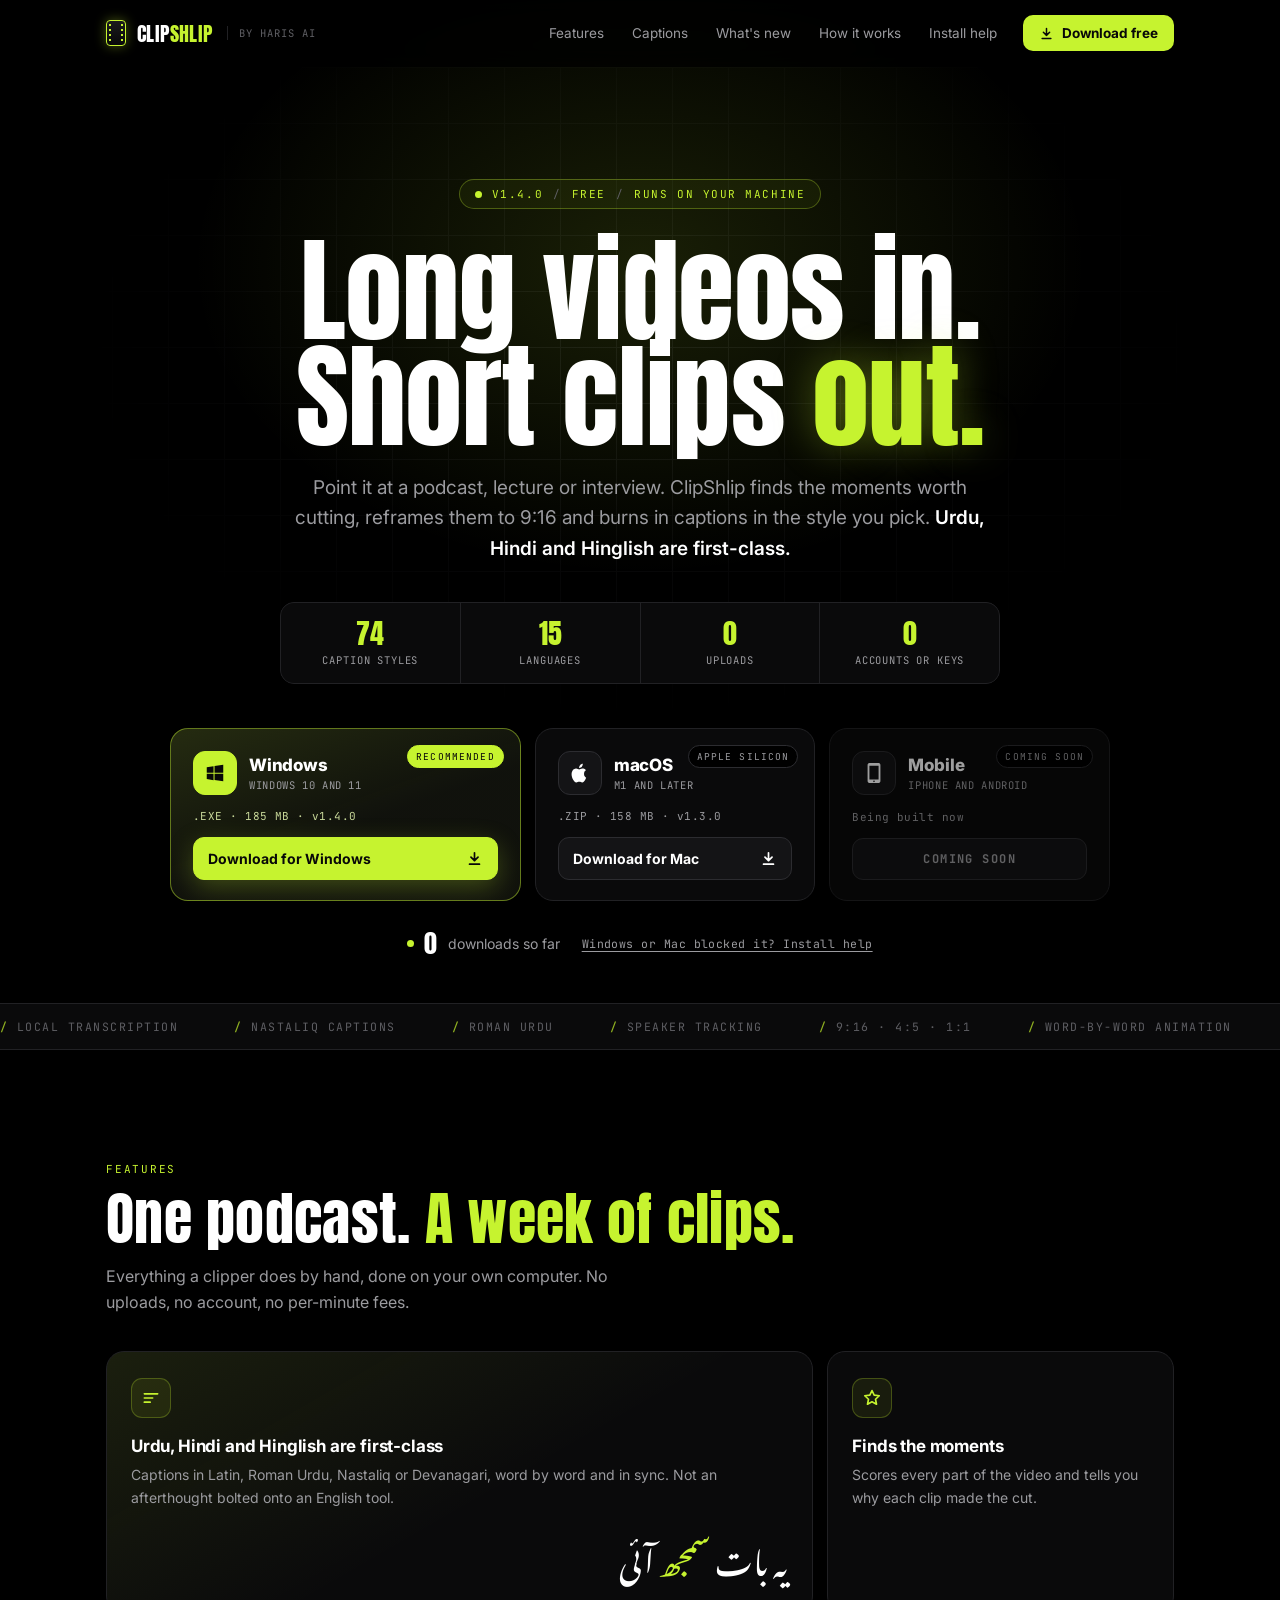
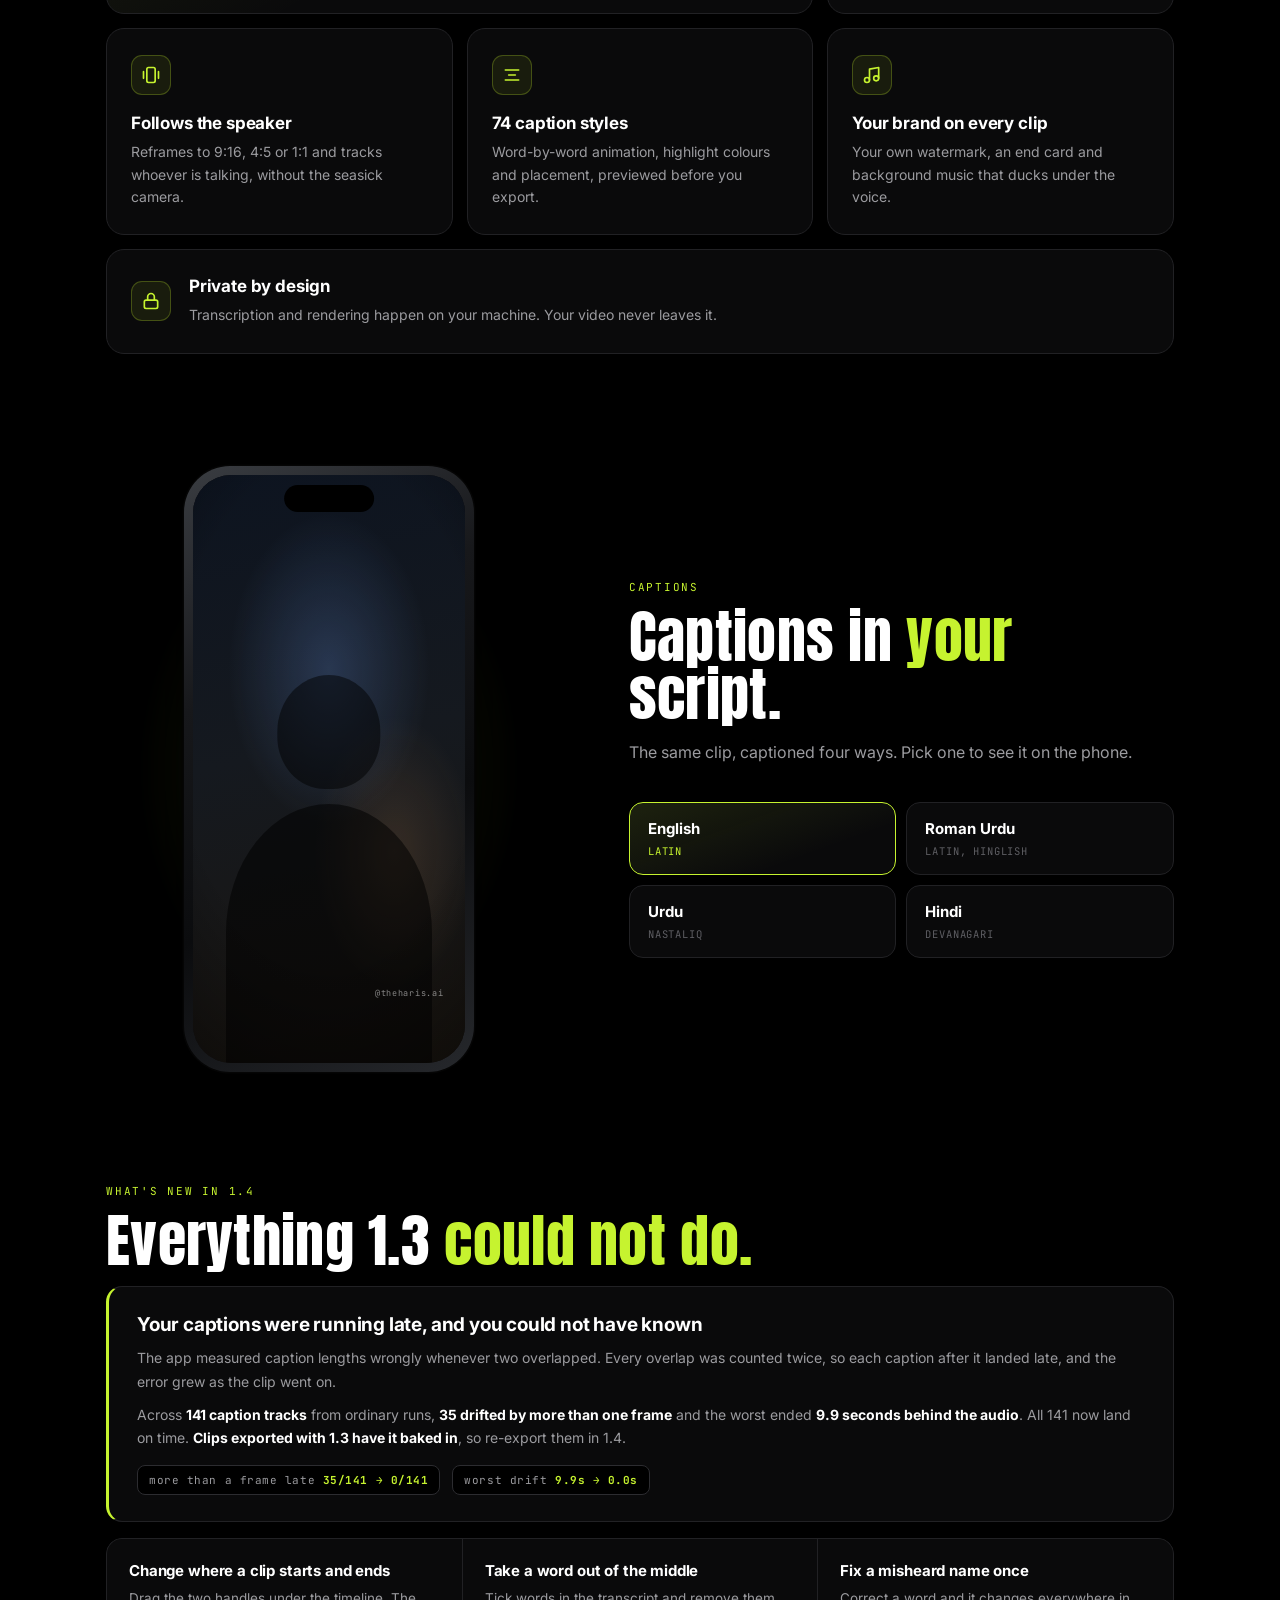
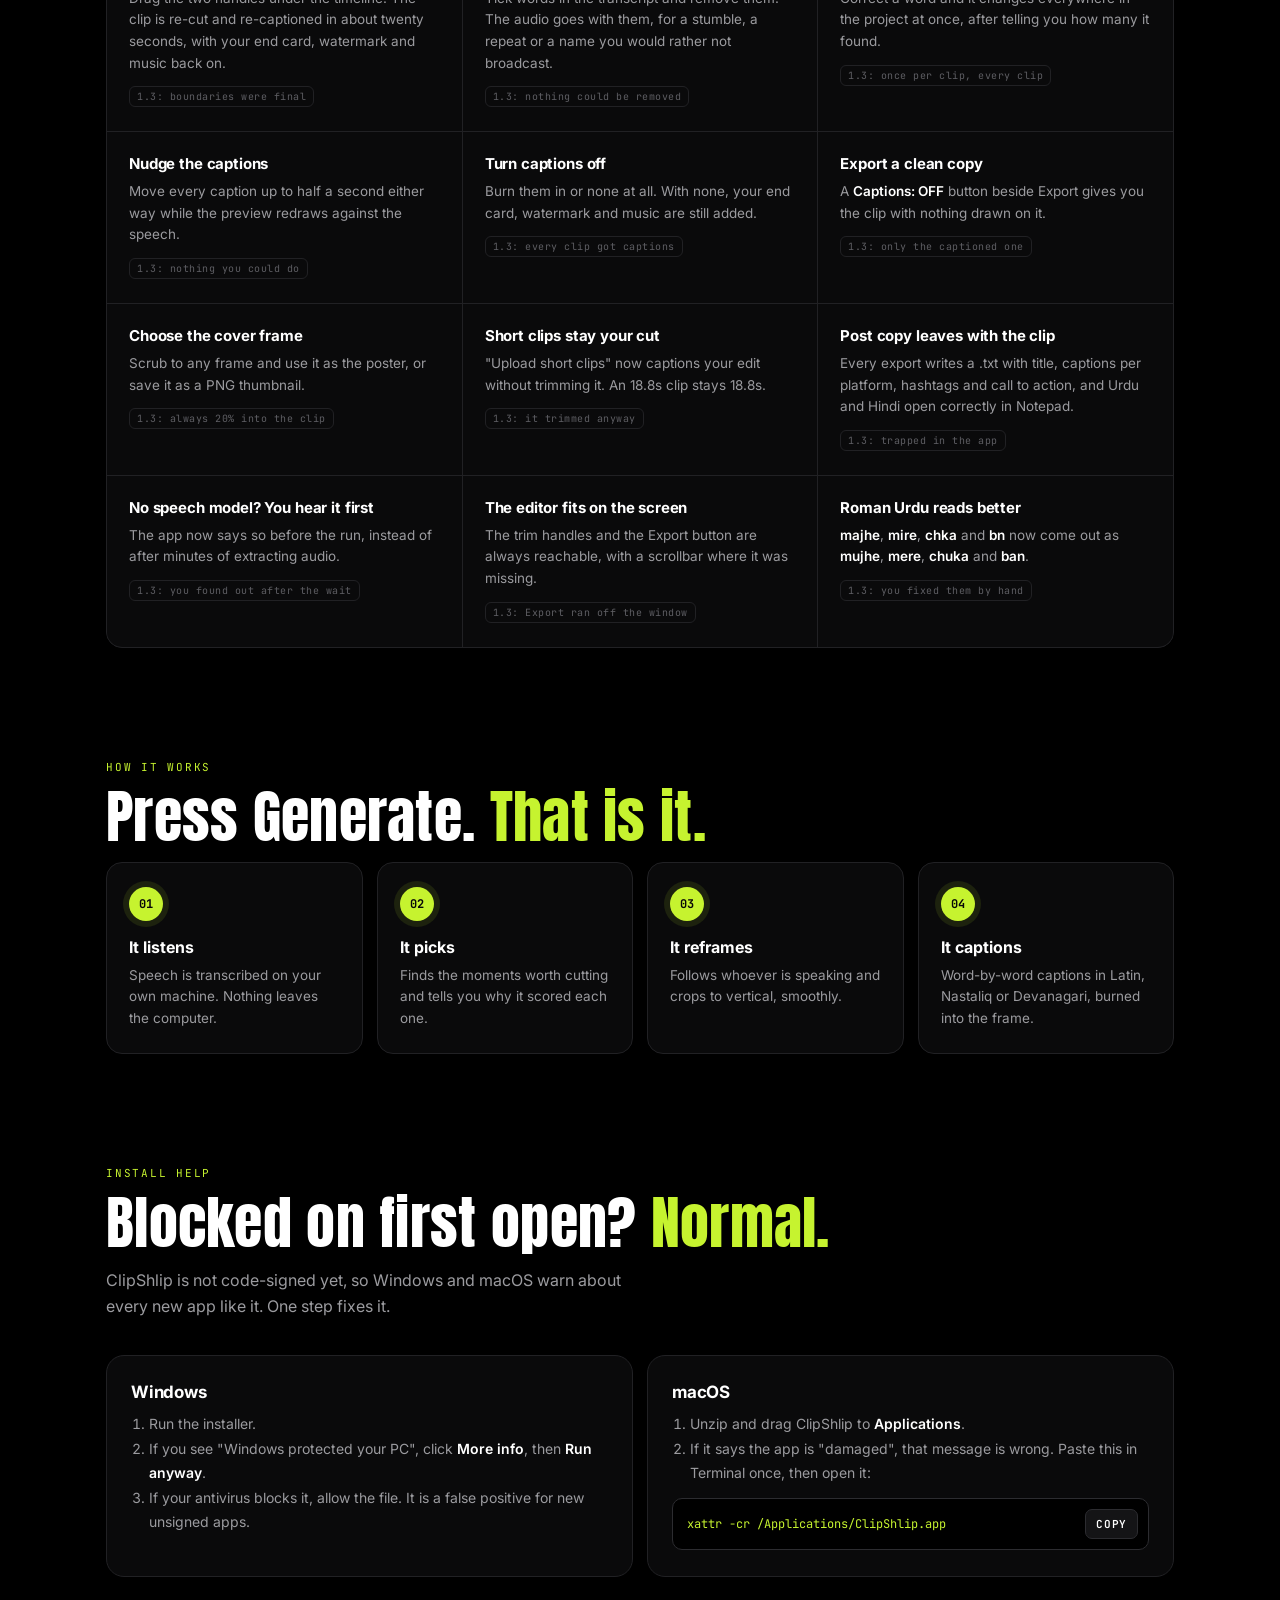
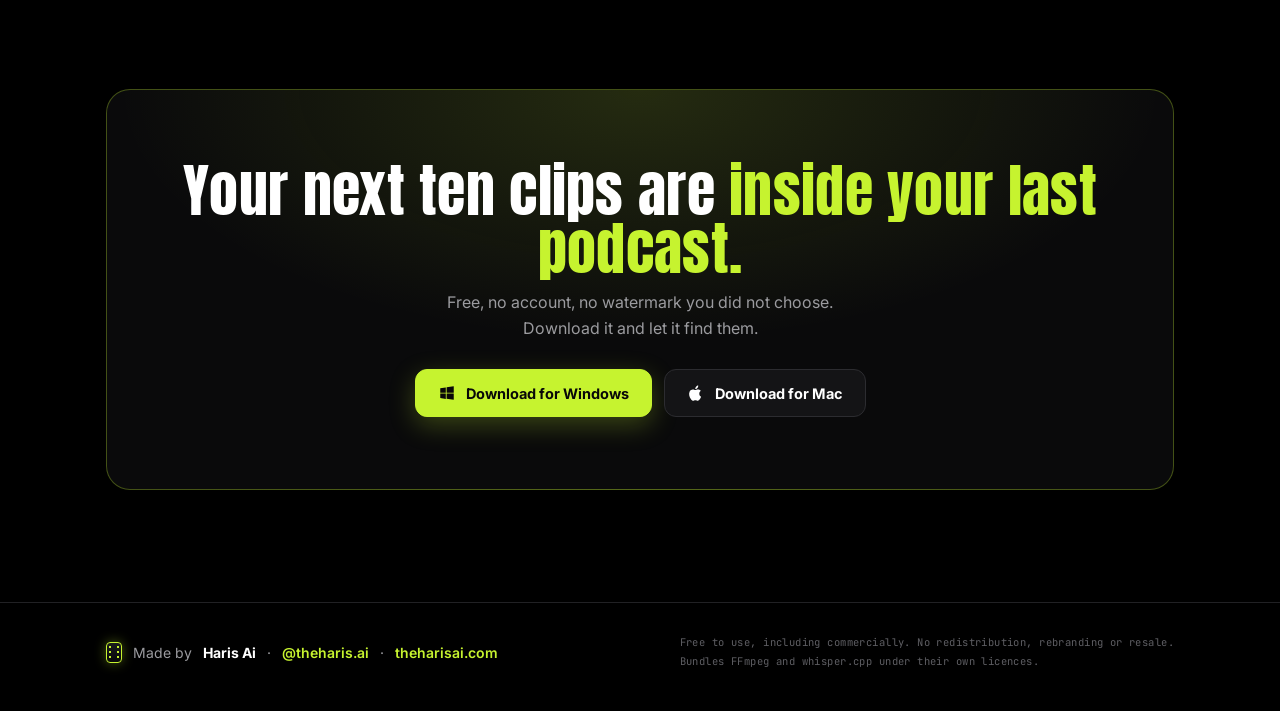
==== commit b6d59ddd: "ClipShlip page: new layout, platform download cards, live download counter, Mobile marked coming soo" ====
--- a/clipshlip/index.html
+++ b/clipshlip/index.html
@@ -1,1324 +1,497 @@
 <!doctype html>
 <html lang="en">
-
 <head>
-    <meta charset="utf-8">
-    <meta name="viewport" content="width=device-width, initial-scale=1">
+<meta charset="utf-8">
+<meta name="viewport" content="width=device-width, initial-scale=1">
+<title>ClipShlip by Haris Ai · Long videos into short captioned clips, free</title>
+<meta name="description" content="Turn a podcast, lecture or interview into vertical clips with burned-in captions. Urdu, Hindi and Hinglish are first-class. Runs entirely on your computer. Free. Made by Haris Ai.">
 <link rel="canonical" href="https://theharisai.com/clipshlip/">
 <meta property="og:url" content="https://theharisai.com/clipshlip/">
-    <title>ClipShlip — long videos into short captioned clips, on your own machine</title>
-    <meta name="description" content="Turn a podcast into vertical clips with burned-in captions. Urdu, Hindi and Hinglish are first-class. Runs entirely on your computer. Free. Made by Haris Ai.">
-    <meta property="og:title" content="ClipShlip — by Haris Ai">
-    <meta property="og:description" content="Long videos into short captioned clips. On your machine. Free.">
-    <link rel="preconnect" href="https://fonts.googleapis.com">
-    <link rel="preconnect" href="https://fonts.gstatic.com" crossorigin>
-    <link href="https://fonts.googleapis.com/css2?family=Anton&family=Inter:wght@400;500;600;700;800&family=JetBrains+Mono:wght@500;700&family=Noto+Nastaliq+Urdu:wght@400;700&family=Noto+Sans+Devanagari:wght@700&display=swap" rel="stylesheet">
-    <style>
-         :root {
-            --black: #000;
-            --coal: #0A0A0B;
-            --slate: #141416;
-            --edge: #212124;
-            --lime: #C6F32F;
-            --lime-dim: #8FB021;
-            --white: #fff;
-            --grey: #9B9B9F;
-            --dim: #5A5A5E;
-            --sans: 'Inter', system-ui, -apple-system, 'Segoe UI', sans-serif;
-            --display: 'Anton', Impact, sans-serif;
-            --mono: 'JetBrains Mono', ui-monospace, monospace;
-        }
-        
-        * {
-            box-sizing: border-box
-        }
-        
-        html {
-            scroll-behavior: smooth
-        }
-        
-        body {
-            margin: 0;
-            background: var(--black);
-            color: var(--white);
-            font-family: var(--sans);
-            -webkit-font-smoothing: antialiased;
-            overflow-x: hidden
-        }
-        
-        a {
-            color: inherit
-        }
-        
-         ::selection {
-            background: var(--lime);
-            color: #000
-        }
-        
-        .rail {
-            position: fixed;
-            top: 0;
-            bottom: 0;
-            width: 14px;
-            z-index: 2;
-            pointer-events: none;
-            background: repeating-linear-gradient(180deg, rgba(198, 243, 47, .22) 0 10px, transparent 10px 34px);
-            mask-image: linear-gradient(180deg, transparent, #000 12%, #000 88%, transparent);
-            animation: roll 3.2s linear infinite
-        }
-        
-        .rail.l {
-            left: 9px
-        }
-        
-        .rail.r {
-            right: 9px
-        }
-        
-        @keyframes roll {
-            to {
-                background-position-y: 34px
-            }
-        }
-        /* ── nav, now carrying the maker credit ── */
-        
-        nav {
-            position: relative;
-            z-index: 10;
-            display: flex;
-            align-items: center;
-            gap: 12px;
-            padding: 20px clamp(28px, 5vw, 64px);
-            flex-wrap: wrap
-        }
-        
-        .cell {
-            width: 20px;
-            height: 26px;
-            border-radius: 4px;
-            position: relative;
-            flex: 0 0 auto;
-            background: linear-gradient(180deg, #1b1b1d, #08080a);
-            border: 1.5px solid var(--lime);
-            box-shadow: 0 0 12px rgba(198, 243, 47, .35)
-        }
-        
-        .cell::before,
-        .cell::after {
-            content: "";
-            position: absolute;
-            top: 3px;
-            bottom: 3px;
-            width: 2px;
-            background: repeating-linear-gradient(180deg, var(--lime) 0 2px, transparent 2px 5px);
-            opacity: .9
-        }
-        
-        .cell::before {
-            left: 2px
-        }
-        
-        .cell::after {
-            right: 2px
-        }
-        
-        .wordmark {
-            font-family: var(--display);
-            font-size: 19px;
-            letter-spacing: .02em
-        }
-        
-        .wordmark span {
-            color: var(--lime)
-        }
-        
-        .byline {
-            font-family: var(--mono);
-            font-size: 10.5px;
-            letter-spacing: .1em;
-            text-transform: uppercase;
-            color: var(--dim);
-            border-left: 1px solid var(--edge);
-            padding-left: 12px;
-            margin-left: 2px
-        }
-        
-        .byline b {
-            color: var(--grey);
-            font-weight: 500
-        }
-        
-        nav .spacer {
-            flex: 1
-        }
-        
-        .ig {
-            display: inline-flex;
-            align-items: center;
-            gap: 7px;
-            text-decoration: none;
-            font-family: var(--mono);
-            font-size: 11px;
-            letter-spacing: .04em;
-            color: var(--grey);
-            border: 1px solid var(--edge);
-            border-radius: 100px;
-            padding: 7px 13px;
-            background: var(--coal);
-            transition: border-color .16s, color .16s, transform .16s
-        }
-        
-        .ig:hover {
-            border-color: var(--lime);
-            color: var(--lime);
-            transform: translateY(-1px)
-        }
-        
-        .ig svg {
-            width: 14px;
-            height: 14px;
-            flex: 0 0 auto
-        }
-        
-        .ig:focus-visible {
-            outline: 2px solid var(--lime);
-            outline-offset: 3px
-        }
-        
-        .ver {
-            font-family: var(--mono);
-            font-size: 11px;
-            color: var(--dim);
-            letter-spacing: .08em
-        }
-        
-        .hero {
-            position: relative;
-            z-index: 5;
-            display: grid;
-            grid-template-columns: minmax(0, 1.05fr) minmax(0, .95fr);
-            gap: clamp(28px, 5vw, 72px);
-            align-items: center;
-            padding: clamp(20px, 3.5vw, 48px) clamp(28px, 5vw, 64px) clamp(56px, 7vw, 96px);
-            max-width: 1240px;
-            margin: 0 auto
-        }
-        
-        .glow {
-            position: absolute;
-            inset: -10% -20% 20%;
-            z-index: -1;
-            pointer-events: none;
-            background: radial-gradient(58% 46% at 62% 34%, rgba(198, 243, 47, .10), transparent 68%), radial-gradient(48% 40% at 10% 78%, rgba(198, 243, 47, .05), transparent 70%)
-        }
-        
-        .eyebrow {
-            display: inline-flex;
-            align-items: center;
-            gap: 9px;
-            font-family: var(--mono);
-            font-size: 11px;
-            letter-spacing: .14em;
-            text-transform: uppercase;
-            color: var(--lime);
-            border: 1px solid rgba(198, 243, 47, .28);
-            border-radius: 100px;
-            padding: 6px 13px;
-            margin-bottom: 26px
-        }
-        
-        .dot {
-            width: 6px;
-            height: 6px;
-            border-radius: 50%;
-            background: var(--lime);
-            box-shadow: 0 0 0 0 rgba(198, 243, 47, .55);
-            animation: pulse 2.4s ease-out infinite
-        }
-        
-        @keyframes pulse {
-            70% {
-                box-shadow: 0 0 0 8px rgba(198, 243, 47, 0)
-            }
-            100% {
-                box-shadow: 0 0 0 0 rgba(198, 243, 47, 0)
-            }
-        }
-        
-        h1 {
-            font-family: var(--display);
-            font-weight: 400;
-            margin: 0 0 22px;
-            font-size: clamp(42px, 6.2vw, 84px);
-            line-height: .94;
-            letter-spacing: -.005em
-        }
-        
-        h1 em {
-            font-style: normal;
-            color: var(--lime);
-            text-shadow: 0 0 34px rgba(198, 243, 47, .32)
-        }
-        
-        .sub {
-            font-size: clamp(15px, 1.55vw, 18px);
-            line-height: 1.62;
-            color: var(--grey);
-            max-width: 50ch;
-            margin: 0 0 14px
-        }
-        
-        .sub strong {
-            color: var(--white);
-            font-weight: 600
-        }
-        
-        .facts {
-            display: flex;
-            flex-wrap: wrap;
-            gap: 8px;
-            margin: 26px 0 32px;
-            padding: 0;
-            list-style: none
-        }
-        
-        .facts li {
-            font-family: var(--mono);
-            font-size: 11px;
-            letter-spacing: .05em;
-            color: var(--grey);
-            border: 1px solid var(--edge);
-            border-radius: 6px;
-            padding: 6px 11px;
-            background: var(--coal)
-        }
-        
-        .facts b {
-            color: var(--lime);
-            font-weight: 700
-        }
-        
-        .dl {
-            display: flex;
-            flex-wrap: wrap;
-            gap: 12px
-        }
-        
-        .btn {
-            position: relative;
-            overflow: hidden;
-            display: inline-flex;
-            align-items: center;
-            gap: 11px;
-            text-decoration: none;
-            border-radius: 11px;
-            padding: 15px 24px;
-            font-weight: 700;
-            font-size: 14.5px;
-            border: 1px solid transparent;
-            transition: transform .16s ease, box-shadow .16s ease, border-color .16s
-        }
-        
-        .btn svg {
-            width: 19px;
-            height: 19px;
-            flex: 0 0 auto
-        }
-        
-        .btn small {
-            display: block;
-            font-family: var(--mono);
-            font-size: 10px;
-            font-weight: 500;
-            letter-spacing: .05em;
-            opacity: .62;
-            margin-top: 2px
-        }
-        
-        .btn-primary {
-            background: var(--lime);
-            color: #080808;
-            box-shadow: 0 8px 26px rgba(198, 243, 47, .24)
-        }
-        
-        .btn-primary:hover {
-            transform: translateY(-2px);
-            box-shadow: 0 12px 34px rgba(198, 243, 47, .36)
-        }
-        
-        .btn-secondary {
-            background: var(--slate);
-            color: var(--white);
-            border-color: var(--edge)
-        }
-        
-        .btn-secondary:hover {
-            transform: translateY(-2px);
-            border-color: var(--lime-dim);
-            box-shadow: 0 10px 28px rgba(0, 0, 0, .6)
-        }
-        
-        .soon {
-            border-left: 3px solid var(--lime);
-            padding-left: 13px;
-            margin-top: 16px
-        }
-
-        .btn::after {
-            content: "";
-            position: absolute;
-            top: 0;
-            left: -120%;
-            width: 45%;
-            height: 100%;
-            background: linear-gradient(100deg, transparent, rgba(255, 255, 255, .22), transparent);
-            transform: skewX(-18deg)
-        }
-        
-        .btn:hover::after {
-            animation: sheen .75s ease
-        }
-        
-        @keyframes sheen {
-            to {
-                left: 145%
-            }
-        }
-        
-        .btn:focus-visible {
-            outline: 2px solid var(--lime);
-            outline-offset: 3px
-        }
-        
-        .note {
-            font-family: var(--mono);
-            font-size: 11px;
-            color: var(--dim);
-            margin-top: 16px;
-            line-height: 1.75
-        }
-        
-        .note b {
-            color: var(--grey);
-            font-weight: 500
-        }
-        
-        .note code {
-            color: var(--lime);
-            background: var(--slate);
-            padding: 2px 6px;
-            border-radius: 4px;
-            font-size: 10.5px
-        }
-        
-        .note a {
-            color: var(--grey);
-            text-underline-offset: 3px
-        }
-        /* ── maker card, sitting under the downloads ── */
-        
-        .makercard {
-            display: flex;
-            flex-wrap: wrap;
-            align-items: center;
-            gap: 16px;
-            margin-top: 26px;
-            padding: 18px 20px;
-            background: var(--coal);
-            border: 1px solid var(--edge);
-            border-radius: 14px;
-            position: relative;
-            overflow: hidden
-        }
-        
-        .makercard::before {
-            content: "";
-            position: absolute;
-            left: 0;
-            top: 0;
-            bottom: 0;
-            width: 3px;
-            background: var(--lime);
-            box-shadow: 0 0 18px rgba(198, 243, 47, .5)
-        }
-        
-        .mc-txt {
-            flex: 1 1 210px;
-            min-width: 0
-        }
-        
-        .mc-txt strong {
-            display: block;
-            font-family: var(--display);
-            font-weight: 400;
-            font-size: 20px;
-            letter-spacing: .01em;
-            margin-bottom: 5px
-        }
-        
-        .mc-txt strong em {
-            font-style: normal;
-            color: var(--lime)
-        }
-        
-        .mc-txt span {
-            font-size: 12.5px;
-            color: var(--grey);
-            line-height: 1.55;
-            display: block
-        }
-        
-        .mc-btn {
-            display: inline-flex;
-            align-items: center;
-            gap: 9px;
-            text-decoration: none;
-            flex: 0 0 auto;
-            background: var(--lime);
-            color: #080808;
-            font-weight: 700;
-            font-size: 13.5px;
-            border-radius: 10px;
-            padding: 11px 17px;
-            box-shadow: 0 6px 20px rgba(198, 243, 47, .2);
-            transition: transform .16s, box-shadow .16s
-        }
-        
-        .mc-btn:hover {
-            transform: translateY(-2px);
-            box-shadow: 0 10px 28px rgba(198, 243, 47, .34)
-        }
-        
-        .mc-btn:focus-visible {
-            outline: 2px solid var(--white);
-            outline-offset: 3px
-        }
-        
-        .mc-btn svg {
-            width: 16px;
-            height: 16px
-        }
-        
-        .stage {
-            display: flex;
-            justify-content: center
-        }
-        
-        .phone {
-            position: relative;
-            width: min(298px, 84vw);
-            aspect-ratio: 9.32/19.5;
-            flex: 0 0 auto;
-            border-radius: 46px;
-            padding: 9px;
-            background: linear-gradient(150deg, #3a3d42, #17181b 32%, #0b0c0e 62%, #26282c);
-            box-shadow: 0 0 0 1.5px #050505, 0 34px 80px rgba(0, 0, 0, .8), 0 0 70px rgba(198, 243, 47, .07);
-            animation: float 7s ease-in-out infinite
-        }
-        
-        @keyframes float {
-            0%,
-            100% {
-                transform: translateY(0)
-            }
-            50% {
-                transform: translateY(-9px)
-            }
-        }
-        
-        .screen {
-            position: absolute;
-            inset: 9px;
-            border-radius: 38px;
-            overflow: hidden;
-            background: #08080A
-        }
-        
-        .scene {
-            position: absolute;
-            inset: 0;
-            background: radial-gradient(56% 40% at 50% 33%, rgba(116, 166, 255, .22), transparent 66%), radial-gradient(46% 36% at 74% 64%, rgba(255, 176, 104, .13), transparent 64%), linear-gradient(168deg, #0d1420, #15191f 46%, #1b1610)
-        }
-        
-        .silhouette {
-            position: absolute;
-            left: 50%;
-            top: 34%;
-            transform: translateX(-50%);
-            width: 38%;
-            aspect-ratio: 1/1.1;
-            border-radius: 50% 50% 46% 46%;
-            background: rgba(0, 0, 0, .5)
-        }
-        
-        .shoulders {
-            position: absolute;
-            bottom: 0;
-            left: 12%;
-            right: 12%;
-            height: 44%;
-            border-radius: 52% 52% 0 0;
-            background: rgba(0, 0, 0, .55)
-        }
-        
-        .vig {
-            position: absolute;
-            inset: 0;
-            pointer-events: none;
-            background: radial-gradient(118% 88% at 50% 40%, transparent 48%, rgba(0, 0, 0, .72) 100%)
-        }
-        
-        .island {
-            position: absolute;
-            top: 10px;
-            left: 50%;
-            transform: translateX(-50%);
-            width: 33%;
-            height: 27px;
-            border-radius: 18px;
-            background: #000;
-            z-index: 4
-        }
-        /* the app's own watermark, exactly where it lands on a real clip */
-        
-        .mark {
-            position: absolute;
-            right: 8%;
-            bottom: 11%;
-            z-index: 3;
-            font-family: var(--mono);
-            font-size: 8.5px;
-            letter-spacing: .08em;
-            color: rgba(255, 255, 255, .5);
-            text-shadow: 0 1px 3px rgba(0, 0, 0, .9)
-        }
-        
-        .capwrap {
-            position: absolute;
-            left: 7%;
-            right: 7%;
-            bottom: 26%;
-            z-index: 3;
-            text-align: center
-        }
-        
-        .cap {
-            display: flex;
-            flex-wrap: wrap;
-            justify-content: center;
-            align-items: baseline;
-            gap: .26em .3em;
-            line-height: 1.14
-        }
-        
-        .w {
-            display: inline-block;
-            opacity: 0;
-            transform: translateY(9px) scale(.86);
-            transform-origin: center 72%;
-            text-shadow: -2px 0 #000, 2px 0 #000, 0 -2px #000, 0 2px #000, 0 .05em .1em rgba(0, 0, 0, .75)
-        }
-        
-        .w.on {
-            animation: pop .34s cubic-bezier(.2, 1.5, .42, 1) forwards
-        }
-        
-        @keyframes pop {
-            to {
-                opacity: 1;
-                transform: translateY(0) scale(1)
-            }
-        }
-        
-        .w.key {
-            color: var(--lime)
-        }
-        
-        .cap.latin .w {
-            font-family: var(--display);
-            font-size: min(30px, 7.6vw);
-            text-transform: uppercase;
-            letter-spacing: .01em
-        }
-        
-        .cap.nastaliq {
-            direction: rtl
-        }
-        
-        .cap.nastaliq .w {
-            font-family: 'Noto Nastaliq Urdu', serif;
-            font-size: min(23px, 5.9vw);
-            font-weight: 700;
-            line-height: 1.9
-        }
-        
-        .cap.deva .w {
-            font-family: 'Noto Sans Devanagari', sans-serif;
-            font-weight: 700;
-            font-size: min(25px, 6.4vw)
-        }
-        
-        .scriptlabel {
-            position: absolute;
-            left: 0;
-            right: 0;
-            bottom: 6.5%;
-            z-index: 3;
-            text-align: center;
-            font-family: var(--mono);
-            font-size: 9.5px;
-            letter-spacing: .2em;
-            text-transform: uppercase;
-            color: rgba(255, 255, 255, .38);
-            transition: opacity .3s
-        }
-        
-        .strip {
-            position: relative;
-            z-index: 5;
-            border-top: 1px solid var(--edge);
-            border-bottom: 1px solid var(--edge);
-            background: var(--coal);
-            overflow: hidden;
-            padding: 15px 0
-        }
-        
-        .marquee {
-            display: flex;
-            gap: 56px;
-            width: max-content;
-            animation: slide 34s linear infinite
-        }
-        
-        .marquee span {
-            font-family: var(--mono);
-            font-size: 11.5px;
-            letter-spacing: .13em;
-            text-transform: uppercase;
-            color: var(--dim);
-            white-space: nowrap
-        }
-        
-        .marquee span b {
-            color: var(--lime-dim);
-            font-weight: 500
-        }
-        
-        @keyframes slide {
-            to {
-                transform: translateX(-50%)
-            }
-        }
-        
-        .whatsnew {
-            position: relative;
-            z-index: 5;
-            max-width: 1240px;
-            margin: 0 auto;
-            padding: 0 clamp(28px, 5vw, 64px) clamp(52px, 7vw, 88px)
-        }
-
-        /* The one item nobody could have spotted on their own gets the weight. */
-        .headline-fix {
-            border: 1px solid var(--edge);
-            border-left: 3px solid var(--lime);
-            border-radius: 12px;
-            background: var(--coal);
-            padding: 24px 26px;
-            margin: 0 0 22px
-        }
-
-        .headline-fix h3 {
-            font-size: 17px;
-            margin: 0 0 10px;
-            letter-spacing: -.01em
-        }
-
-        .headline-fix p {
-            margin: 0 0 10px;
-            font-size: 13.5px;
-            line-height: 1.62;
-            color: var(--dim)
-        }
-
-        .headline-fix p:last-child { margin-bottom: 0 }
-        .headline-fix b { color: var(--white) }
-
-        .nums {
-            display: flex;
-            flex-wrap: wrap;
-            gap: 22px;
-            font-family: var(--mono);
-            font-size: 11px;
-            letter-spacing: .06em;
-            margin: 14px 0 0;
-            padding: 13px 0 0;
-            border-top: 1px solid var(--edge)
-        }
-
-        .nums span { color: var(--dim) }
-        .nums b { color: var(--lime); font-weight: 700 }
-
-        .newgrid {
-            display: grid;
-            grid-template-columns: repeat(auto-fit, minmax(258px, 1fr));
-            gap: 1px;
-            background: var(--edge);
-            border: 1px solid var(--edge);
-            border-radius: 14px;
-            overflow: hidden
-        }
-
-        .new {
-            background: var(--coal);
-            padding: 24px 22px 26px
-        }
-
-        .new h4 {
-            font-size: 15px;
-            margin: 0 0 8px;
-            font-weight: 700;
-            letter-spacing: -.01em
-        }
-
-        .new p {
-            margin: 0;
-            font-size: 13px;
-            line-height: 1.6;
-            color: var(--dim)
-        }
-
-        .new .was {
-            display: block;
-            margin-top: 9px;
-            font-family: var(--mono);
-            font-size: 10.5px;
-            letter-spacing: .04em;
-            color: var(--dim);
-            opacity: .74
-        }
-
-        .how {
-            position: relative;
-            z-index: 5;
-            max-width: 1240px;
-            margin: 0 auto;
-            padding: clamp(52px, 7vw, 88px) clamp(28px, 5vw, 64px)
-        }
-        
-        .kicker {
-            font-family: var(--mono);
-            font-size: 11px;
-            letter-spacing: .16em;
-            text-transform: uppercase;
-            color: var(--dim);
-            margin: 0 0 30px
-        }
-        
-        .steps {
-            display: grid;
-            grid-template-columns: repeat(auto-fit, minmax(215px, 1fr));
-            gap: 1px;
-            background: var(--edge);
-            border: 1px solid var(--edge);
-            border-radius: 14px;
-            overflow: hidden
-        }
-        
-        .step {
-            background: var(--coal);
-            padding: 26px 24px 28px
-        }
-        
-        .step .n {
-            font-family: var(--mono);
-            font-size: 11px;
-            color: var(--lime);
-            letter-spacing: .1em;
-            margin-bottom: 14px
-        }
-        
-        .step h3 {
-            font-size: 16px;
-            margin: 0 0 8px;
-            font-weight: 700;
-            letter-spacing: -.01em
-        }
-        
-        .step p {
-            margin: 0;
-            font-size: 13.5px;
-            line-height: 1.6;
-            color: var(--grey)
-        }
-        
-        footer {
-            position: relative;
-            z-index: 5;
-            border-top: 1px solid var(--edge);
-            padding: 30px clamp(28px, 5vw, 64px) 42px;
-            max-width: 1240px;
-            margin: 0 auto;
-            display: flex;
-            flex-wrap: wrap;
-            gap: 18px;
-            align-items: center;
-            justify-content: space-between
-        }
-        
-        .made {
-            display: flex;
-            align-items: center;
-            gap: 11px;
-            font-size: 14px;
-            color: var(--grey)
-        }
-        
-        .made b {
-            color: var(--white);
-            font-weight: 700
-        }
-        
-        .made a {
-            color: var(--lime);
-            text-decoration: none;
-            font-weight: 600
-        }
-        
-        .made a:hover {
-            text-decoration: underline;
-            text-underline-offset: 3px
-        }
-        
-        .legal {
-            font-family: var(--mono);
-            font-size: 10.5px;
-            color: var(--dim);
-            letter-spacing: .04em;
-            line-height: 1.8
-        }
-        
-        @media (max-width:900px) {
-            .hero {
-                grid-template-columns: 1fr;
-                padding-bottom: 56px
-            }
-            .stage {
-                order: -1;
-                margin-bottom: 6px
-            }
-            .phone {
-                width: min(250px, 68vw)
-            }
-            .rail {
-                display: none
-            }
-            .byline {
-                display: none
-            }
-        }
-        
-        @media (prefers-reduced-motion:reduce) {
-            *,
-            *::before,
-            *::after {
-                animation: none!important;
-                transition: none!important
-            }
-            .w {
-                opacity: 1;
-                transform: none
-            }
-        }
-    </style>
+<meta property="og:title" content="ClipShlip by Haris Ai">
+<meta property="og:description" content="Long videos into short captioned clips. On your machine. Free.">
+<meta name="theme-color" content="#000000">
+<link rel="preconnect" href="https://fonts.googleapis.com">
+<link rel="preconnect" href="https://fonts.gstatic.com" crossorigin>
+<link href="https://fonts.googleapis.com/css2?family=Anton&family=Inter:wght@400;500;600;700;800&family=JetBrains+Mono:wght@500;700&family=Noto+Nastaliq+Urdu:wght@700&family=Noto+Sans+Devanagari:wght@700&display=swap" rel="stylesheet">
+<style>
+:root{--black:#000;--coal:#0A0A0B;--slate:#141416;--edge:#212124;--edge2:#2c2c30;--lime:#C6F32F;--lime-dim:#8FB021;--white:#fff;--grey:#9B9B9F;--dim:#5E5E63;--sans:'Inter',system-ui,-apple-system,'Segoe UI',sans-serif;--display:'Anton',Impact,sans-serif;--mono:'JetBrains Mono',ui-monospace,monospace;--wrap:1180px;--pad:clamp(20px,5vw,56px)}
+*{box-sizing:border-box}
+html{scroll-behavior:smooth}
+body{margin:0;background:var(--black);color:var(--white);font-family:var(--sans);-webkit-font-smoothing:antialiased;overflow-x:hidden}
+a{color:inherit}
+::selection{background:var(--lime);color:#000}
+.wrap{max-width:var(--wrap);margin:0 auto;padding:0 var(--pad)}
+.cell{width:20px;height:26px;border-radius:4px;position:relative;flex:0 0 auto;background:linear-gradient(180deg,#1b1b1d,#08080a);border:1.5px solid var(--lime);box-shadow:0 0 12px rgba(198,243,47,.35)}
+.cell::before,.cell::after{content:"";position:absolute;top:3px;bottom:3px;width:2px;background:repeating-linear-gradient(180deg,var(--lime) 0 2px,transparent 2px 5px)}
+.cell::before{left:2px}.cell::after{right:2px}
+.mono{font-family:var(--mono)}
+/* nav */
+.top{position:sticky;top:0;z-index:50;background:rgba(0,0,0,.72);backdrop-filter:blur(14px);-webkit-backdrop-filter:blur(14px);border-bottom:1px solid transparent;transition:border-color .2s}
+.top.scrolled{border-bottom-color:var(--edge)}
+.top .wrap{display:flex;align-items:center;gap:14px;height:66px}
+.brand{display:flex;align-items:center;gap:11px;text-decoration:none}
+.wordmark{font-family:var(--display);font-size:20px;letter-spacing:.02em}
+.wordmark span{color:var(--lime)}
+.byline{font-family:var(--mono);font-size:10.5px;letter-spacing:.1em;text-transform:uppercase;color:var(--dim);border-left:1px solid var(--edge);padding-left:11px}
+.links{display:flex;gap:4px;margin-left:auto}
+.links a{font-size:13.5px;color:var(--grey);text-decoration:none;padding:8px 12px;border-radius:8px;transition:color .15s,background .15s}
+.links a:hover{color:var(--white);background:var(--slate)}
+.navcta{display:inline-flex;align-items:center;gap:8px;background:var(--lime);color:#080808;font-weight:700;font-size:13.5px;text-decoration:none;padding:10px 16px;border-radius:10px;transition:transform .15s,box-shadow .15s}
+.navcta:hover{transform:translateY(-1px);box-shadow:0 8px 24px rgba(198,243,47,.3)}
+.navcta svg{width:15px;height:15px}
+/* hero */
+.hero{position:relative;text-align:center;padding:clamp(56px,9vw,112px) 0 40px}
+.hero::before{content:"";position:absolute;inset:-120px 0 0;z-index:-1;pointer-events:none;background:radial-gradient(50% 42% at 50% 30%,rgba(198,243,47,.13),transparent 70%)}
+.grid-bg{position:absolute;inset:0;z-index:-2;pointer-events:none;background-image:linear-gradient(var(--edge) 1px,transparent 1px),linear-gradient(90deg,var(--edge) 1px,transparent 1px);background-size:56px 56px;mask-image:radial-gradient(60% 55% at 50% 30%,#000 10%,transparent 75%);opacity:.45}
+.eyebrow{display:inline-flex;align-items:center;gap:10px;font-family:var(--mono);font-size:11px;letter-spacing:.14em;text-transform:uppercase;color:var(--lime);border:1px solid rgba(198,243,47,.3);background:rgba(198,243,47,.05);border-radius:100px;padding:7px 15px;margin-bottom:28px;flex-wrap:wrap;justify-content:center;max-width:100%}
+.eyebrow i{font-style:normal;color:var(--dim)}
+.dot{width:7px;height:7px;border-radius:50%;background:var(--lime);box-shadow:0 0 0 0 rgba(198,243,47,.55);animation:pulse 2.4s ease-out infinite}
+@keyframes pulse{70%{box-shadow:0 0 0 9px rgba(198,243,47,0)}100%{box-shadow:0 0 0 0 rgba(198,243,47,0)}}
+h1{font-family:var(--display);font-weight:400;margin:0 auto 24px;font-size:clamp(50px,9vw,118px);line-height:.92;letter-spacing:-.005em}
+h1 em{font-style:normal;color:var(--lime);text-shadow:0 0 40px rgba(198,243,47,.35)}
+.lead{font-size:clamp(16px,1.7vw,19px);line-height:1.6;color:var(--grey);max-width:58ch;margin:0 auto}
+.lead strong{color:var(--white);font-weight:600}
+.stats{display:grid;grid-template-columns:repeat(4,minmax(0,1fr));gap:1px;max-width:720px;margin:38px auto 0;background:var(--edge);border:1px solid var(--edge);border-radius:14px;overflow:hidden}
+.stats div{background:var(--coal);padding:16px 10px}
+.stats b{display:block;font-family:var(--display);font-weight:400;font-size:28px;color:var(--lime);line-height:1}
+.stats span{display:block;margin-top:6px;font-family:var(--mono);font-size:10.5px;letter-spacing:.08em;text-transform:uppercase;color:var(--grey)}
+</style>
+<style>
+/* download panel */
+.dlpanel{display:grid;grid-template-columns:1.25fr 1fr 1fr;gap:14px;max-width:940px;margin:44px auto 0;text-align:left}
+.plat{position:relative;display:flex;flex-direction:column;gap:14px;padding:22px 22px 20px;border-radius:18px;background:var(--coal);border:1px solid var(--edge);text-decoration:none;color:var(--white);overflow:hidden;transition:transform .18s ease,border-color .18s,box-shadow .18s}
+.plat:hover{transform:translateY(-3px);border-color:var(--lime-dim);box-shadow:0 18px 40px rgba(0,0,0,.6)}
+.plat .ph{display:flex;align-items:center;gap:12px}
+.plat .ico{width:44px;height:44px;border-radius:12px;display:grid;place-items:center;background:var(--slate);border:1px solid var(--edge2);flex:0 0 auto}
+.plat .ico svg{width:22px;height:22px}
+.plat .nm{font-weight:800;font-size:17px;letter-spacing:-.01em}
+.plat .os{display:block;font-family:var(--mono);font-size:10.5px;letter-spacing:.06em;color:var(--grey);margin-top:3px;text-transform:uppercase}
+.plat .go{display:flex;align-items:center;justify-content:space-between;gap:10px;white-space:nowrap;padding:12px 14px;border-radius:11px;background:var(--slate);border:1px solid var(--edge2);font-weight:700;font-size:14px}
+.plat .meta{font-family:var(--mono);font-size:11px;letter-spacing:.04em;color:var(--grey);margin-top:auto}
+.plat .go small{font-family:var(--mono);font-weight:500;font-size:10.5px;letter-spacing:.04em;color:var(--grey)}
+.plat .go svg{width:17px;height:17px;flex:0 0 auto}
+.plat.win{background:linear-gradient(160deg,rgba(198,243,47,.14),rgba(198,243,47,.03) 55%),var(--coal);border-color:rgba(198,243,47,.45)}
+.plat.win .ico{background:var(--lime);border-color:var(--lime);color:#080808}
+.plat.win .go{background:var(--lime);border-color:var(--lime);color:#080808;box-shadow:0 8px 26px rgba(198,243,47,.25)}
+.plat.win .meta{color:#c9d99a}
+.plat.win:hover{border-color:var(--lime);box-shadow:0 18px 44px rgba(198,243,47,.18)}
+.plat::after{content:"";position:absolute;top:0;left:-130%;width:45%;height:100%;background:linear-gradient(100deg,transparent,rgba(255,255,255,.12),transparent);transform:skewX(-18deg);pointer-events:none}
+.plat:hover::after{animation:sheen .8s ease}
+@keyframes sheen{to{left:150%}}
+.plat:focus-visible{outline:2px solid var(--lime);outline-offset:3px}
+.plat.off{cursor:not-allowed;opacity:.62;filter:grayscale(.4)}
+.plat.off:hover{transform:none;border-color:var(--edge);box-shadow:none}
+.plat.off:hover::after{animation:none}
+.plat.off .go{justify-content:center;color:var(--grey);font-family:var(--mono);font-size:12px;letter-spacing:.12em;text-transform:uppercase}
+.tag{position:absolute;top:16px;right:16px;font-family:var(--mono);font-size:9.5px;letter-spacing:.12em;text-transform:uppercase;padding:4px 8px;border-radius:100px;border:1px solid var(--edge2);color:var(--grey);background:var(--black)}
+.plat.win .tag{color:#080808;background:var(--lime);border-color:var(--lime)}
+.counter{display:flex;flex-wrap:wrap;align-items:center;justify-content:center;gap:10px 22px;margin:22px auto 0;font-size:14px;color:var(--grey)}
+.counter .num{display:inline-flex;align-items:center;gap:10px}
+.counter b{font-family:var(--display);font-weight:400;font-size:26px;color:var(--white);letter-spacing:.01em;font-variant-numeric:tabular-nums}
+.counter a{font-family:var(--mono);font-size:11.5px;letter-spacing:.04em;color:var(--grey);text-underline-offset:3px}
+.counter a:hover{color:var(--lime)}
+/* sections */
+section{position:relative}
+.sec{padding:clamp(64px,9vw,112px) 0}
+.kicker{font-family:var(--mono);font-size:11px;letter-spacing:.16em;text-transform:uppercase;color:var(--lime);margin:0 0 14px}
+.h2{font-family:var(--display);font-weight:400;font-size:clamp(34px,5vw,58px);line-height:1;margin:0 0 16px;letter-spacing:.005em}
+.h2 em{font-style:normal;color:var(--lime)}
+.intro{color:var(--grey);font-size:16px;line-height:1.6;max-width:56ch;margin:0 0 36px}
+/* showcase */
+.show{display:grid;grid-template-columns:minmax(0,.9fr) minmax(0,1.1fr);gap:clamp(32px,6vw,80px);align-items:center}
+.stage{display:flex;justify-content:center;position:relative}
+.stage::before{content:"";position:absolute;inset:8% 6%;background:radial-gradient(closest-side,rgba(198,243,47,.14),transparent);filter:blur(10px);z-index:-1}
+.phone{position:relative;width:min(290px,78vw);aspect-ratio:9.32/19.5;border-radius:46px;padding:9px;background:linear-gradient(150deg,#3a3d42,#17181b 32%,#0b0c0e 62%,#26282c);box-shadow:0 0 0 1.5px #050505,0 34px 80px rgba(0,0,0,.8);animation:float 7s ease-in-out infinite}
+@keyframes float{0%,100%{transform:translateY(0)}50%{transform:translateY(-9px)}}
+.screen{position:absolute;inset:9px;border-radius:38px;overflow:hidden;background:#08080A}
+.scene{position:absolute;inset:0;background:radial-gradient(56% 40% at 50% 33%,rgba(116,166,255,.22),transparent 66%),radial-gradient(46% 36% at 74% 64%,rgba(255,176,104,.13),transparent 64%),linear-gradient(168deg,#0d1420,#15191f 46%,#1b1610)}
+.silhouette{position:absolute;left:50%;top:34%;transform:translateX(-50%);width:38%;aspect-ratio:1/1.1;border-radius:50% 50% 46% 46%;background:rgba(0,0,0,.5)}
+.shoulders{position:absolute;bottom:0;left:12%;right:12%;height:44%;border-radius:52% 52% 0 0;background:rgba(0,0,0,.55)}
+.vig{position:absolute;inset:0;background:radial-gradient(118% 88% at 50% 40%,transparent 48%,rgba(0,0,0,.72) 100%)}
+.island{position:absolute;top:10px;left:50%;transform:translateX(-50%);width:33%;height:27px;border-radius:18px;background:#000;z-index:4}
+.mark{position:absolute;right:8%;bottom:11%;z-index:3;font-family:var(--mono);font-size:8.5px;letter-spacing:.08em;color:rgba(255,255,255,.5)}
+.capwrap{position:absolute;left:7%;right:7%;bottom:26%;z-index:3;text-align:center}
+.cap{display:flex;flex-wrap:wrap;justify-content:center;align-items:baseline;gap:.26em .3em;line-height:1.14;transition:opacity .3s}
+.w{display:inline-block;opacity:0;transform:translateY(9px) scale(.86);text-shadow:-2px 0 #000,2px 0 #000,0 -2px #000,0 2px #000,0 .05em .1em rgba(0,0,0,.75)}
+.w.on{animation:pop .34s cubic-bezier(.2,1.5,.42,1) forwards}
+@keyframes pop{to{opacity:1;transform:none}}
+.w.key{color:var(--lime)}
+.cap.latin .w{font-family:var(--display);font-size:min(30px,7.6vw);text-transform:uppercase}
+.cap.nastaliq{direction:rtl}
+.cap.nastaliq .w{font-family:'Noto Nastaliq Urdu',serif;font-size:min(23px,5.9vw);font-weight:700;line-height:1.9}
+.cap.deva .w{font-family:'Noto Sans Devanagari',sans-serif;font-weight:700;font-size:min(25px,6.4vw)}
+.scripts{display:grid;grid-template-columns:repeat(2,minmax(0,1fr));gap:10px;margin-top:8px}
+.script{display:flex;flex-direction:column;gap:6px;text-align:left;padding:16px 18px;border-radius:14px;background:var(--coal);border:1px solid var(--edge);color:var(--white);font:inherit;cursor:pointer;transition:border-color .2s,background .2s}
+.script:hover{border-color:var(--edge2)}
+.script b{font-size:15px}
+.script span{font-family:var(--mono);font-size:10.5px;letter-spacing:.08em;text-transform:uppercase;color:var(--dim)}
+.script.on{border-color:var(--lime);background:linear-gradient(160deg,rgba(198,243,47,.1),transparent 70%),var(--coal)}
+.script.on span{color:var(--lime)}
+.script:focus-visible{outline:2px solid var(--lime);outline-offset:3px}
+</style>
+<style>
+.strip{border-top:1px solid var(--edge);border-bottom:1px solid var(--edge);background:var(--coal);overflow:hidden;padding:15px 0}
+.marquee{display:flex;gap:56px;width:max-content;animation:slide 34s linear infinite}
+.marquee span{font-family:var(--mono);font-size:11.5px;letter-spacing:.13em;text-transform:uppercase;color:var(--dim);white-space:nowrap}
+.marquee span b{color:var(--lime-dim);font-weight:500}
+@keyframes slide{to{transform:translateX(-50%)}}
+/* features bento */
+.bento{display:grid;grid-template-columns:repeat(3,minmax(0,1fr));gap:14px}
+.card{background:var(--coal);border:1px solid var(--edge);border-radius:18px;padding:26px 24px;transition:border-color .2s,transform .2s}
+.card:hover{border-color:var(--edge2);transform:translateY(-2px)}
+.card .ic{width:40px;height:40px;border-radius:11px;display:grid;place-items:center;background:rgba(198,243,47,.08);border:1px solid rgba(198,243,47,.25);color:var(--lime);margin-bottom:18px}
+.card .ic svg{width:20px;height:20px}
+.card h3{font-size:17px;margin:0 0 8px;letter-spacing:-.01em}
+.card p{margin:0;font-size:14px;line-height:1.6;color:var(--grey)}
+.card.wide{grid-column:span 2;display:flex;flex-direction:column;justify-content:space-between;background:linear-gradient(150deg,rgba(198,243,47,.09),transparent 55%),var(--coal)}
+.card.full{grid-column:1/-1;display:grid;grid-template-columns:auto 1fr;column-gap:18px;align-items:center}.card.full .ic{margin:0;grid-row:span 2}
+.urdu{font-family:'Noto Nastaliq Urdu',serif;direction:rtl;font-size:clamp(22px,3vw,32px);line-height:2;color:var(--white);margin-top:14px}
+.urdu em{font-style:normal;color:var(--lime)}
+/* what's new */
+.fix{border:1px solid var(--edge);border-left:3px solid var(--lime);border-radius:16px;background:var(--coal);padding:26px 28px;margin:0 0 16px}
+.fix h3{font-size:19px;margin:0 0 10px;letter-spacing:-.01em}
+.fix p{margin:0 0 10px;font-size:14px;line-height:1.65;color:var(--grey)}
+.fix b{color:var(--white)}
+.nums{display:flex;flex-wrap:wrap;gap:12px;margin-top:16px}
+.nums span{font-family:var(--mono);font-size:11px;letter-spacing:.05em;color:var(--grey);border:1px solid var(--edge2);border-radius:8px;padding:7px 11px;background:var(--black)}
+.nums b{color:var(--lime)}
+.newgrid{display:grid;grid-template-columns:repeat(3,minmax(0,1fr));gap:1px;background:var(--edge);border:1px solid var(--edge);border-radius:16px;overflow:hidden}
+.new{background:var(--coal);padding:22px 22px 24px}
+.new h4{font-size:15px;margin:0 0 8px;letter-spacing:-.01em}
+.new p{margin:0;font-size:13.5px;line-height:1.6;color:var(--grey)}
+.new p b{color:var(--white);font-weight:600}
+.was{display:inline-block;margin-top:12px;font-family:var(--mono);font-size:10px;letter-spacing:.05em;color:var(--dim);border:1px solid var(--edge);border-radius:6px;padding:3px 7px}
+/* steps */
+.steps{display:grid;grid-template-columns:repeat(4,minmax(0,1fr));gap:14px;counter-reset:s}
+.step{position:relative;padding:24px 22px;border-radius:16px;background:var(--coal);border:1px solid var(--edge)}
+.step .n{display:inline-grid;place-items:center;width:34px;height:34px;border-radius:50%;font-family:var(--mono);font-size:12px;font-weight:700;color:#080808;background:var(--lime);margin-bottom:16px;box-shadow:0 0 0 6px rgba(198,243,47,.1)}
+.step h3{font-size:16px;margin:0 0 8px}
+.step p{margin:0;font-size:13.5px;line-height:1.6;color:var(--grey)}
+/* install */
+.inst{display:grid;grid-template-columns:repeat(2,minmax(0,1fr));gap:14px}
+.inst .card h3{display:flex;align-items:center;gap:10px}
+.inst ol{margin:10px 0 0;padding-left:18px;color:var(--grey);font-size:14px;line-height:1.75}
+.inst ol b{color:var(--white);font-weight:600}
+.code{display:flex;align-items:center;gap:10px;margin-top:12px;background:var(--black);border:1px solid var(--edge2);border-radius:10px;padding:10px 10px 10px 14px}
+.code code{flex:1;font-family:var(--mono);font-size:12px;color:var(--lime);overflow-x:auto;white-space:nowrap}
+.copy{font:600 11px var(--mono);letter-spacing:.06em;text-transform:uppercase;color:var(--white);background:var(--slate);border:1px solid var(--edge2);border-radius:7px;padding:7px 10px;cursor:pointer}
+.copy:hover{border-color:var(--lime);color:var(--lime)}
+/* final cta */
+.final{text-align:center;border:1px solid rgba(198,243,47,.3);border-radius:24px;padding:clamp(40px,6vw,72px) 24px;background:radial-gradient(70% 90% at 50% 0%,rgba(198,243,47,.14),transparent 70%),var(--coal)}
+.final .h2{margin-bottom:12px}
+.final p{color:var(--grey);margin:0 auto 28px;max-width:46ch;line-height:1.6}
+.btns{display:flex;flex-wrap:wrap;justify-content:center;gap:12px}
+.btn{display:inline-flex;align-items:center;gap:10px;text-decoration:none;font-weight:700;font-size:14.5px;padding:14px 22px;border-radius:12px;border:1px solid var(--edge2);background:var(--slate);color:var(--white);transition:transform .15s,box-shadow .15s,border-color .15s}
+.btn:hover{transform:translateY(-2px);border-color:var(--lime-dim)}
+.btn svg{width:18px;height:18px}
+.btn.pri{background:var(--lime);border-color:var(--lime);color:#080808;box-shadow:0 8px 26px rgba(198,243,47,.25)}
+.btn.pri:hover{box-shadow:0 12px 34px rgba(198,243,47,.38)}
+.btn:focus-visible,.navcta:focus-visible,.links a:focus-visible{outline:2px solid var(--lime);outline-offset:3px}
+/* footer */
+footer{border-top:1px solid var(--edge);margin-top:clamp(64px,9vw,112px)}
+footer .wrap{display:flex;flex-wrap:wrap;gap:18px;align-items:center;justify-content:space-between;padding-top:30px;padding-bottom:40px}
+.made{display:flex;align-items:center;gap:11px;font-size:14px;color:var(--grey)}
+.made b{color:var(--white)}
+.made a{color:var(--lime);text-decoration:none;font-weight:600}
+.legal{font-family:var(--mono);font-size:10.5px;color:var(--dim);letter-spacing:.04em;line-height:1.8}
+.reveal{opacity:0;transform:translateY(18px);transition:opacity .6s ease,transform .6s ease}
+.reveal.in{opacity:1;transform:none}
+@media (max-width:980px){.links{display:none}.navcta{margin-left:auto}.dlpanel{grid-template-columns:1fr;max-width:520px}.show{grid-template-columns:1fr}.bento,.newgrid{grid-template-columns:1fr 1fr}.steps{grid-template-columns:1fr 1fr}}
+@media (max-width:640px){.byline{display:none}.stats{grid-template-columns:1fr 1fr}.bento,.newgrid,.steps,.inst,.scripts{grid-template-columns:1fr}.card.wide{grid-column:auto}.card.full{grid-template-columns:1fr}.card.full .ic{margin-bottom:18px;grid-row:auto}.navcta span{display:none}}
+@media (prefers-reduced-motion:reduce){*,*::before,*::after{animation:none!important;transition:none!important}.w{opacity:1;transform:none}.reveal{opacity:1;transform:none}}
+</style>
 </head>
-
 <body>
-
-    <div class="rail l"></div>
-    <div class="rail r"></div>
-
-    <nav>
-        <span class="cell"></span>
-        <span class="wordmark">CLIP<span>SHLIP</span></span>
-        <span class="byline">by <b>Haris&nbsp;Ai</b></span>
-        <span class="spacer"></span>
-        <a class="ig" href="https://instagram.com/theharis.ai" target="_blank" rel="noopener">
-            <svg viewBox="0 0 24 24" fill="currentColor"><path d="M12 2.16c3.2 0 3.58.01 4.85.07 1.17.05 1.8.25 2.23.41.56.22.96.48 1.38.9.42.42.68.82.9 1.38.16.42.36 1.06.41 2.23.06 1.27.07 1.65.07 4.85s-.01 3.58-.07 4.85c-.05 1.17-.25 1.8-.41 2.23-.22.56-.48.96-.9 1.38-.42.42-.82.68-1.38.9-.42.16-1.06.36-2.23.41-1.27.06-1.65.07-4.85.07s-3.58-.01-4.85-.07c-1.17-.05-1.8-.25-2.23-.41-.56-.22-.96-.48-1.38-.9-.42-.42-.68-.82-.9-1.38-.16-.42-.36-1.06-.41-2.23C2.17 15.58 2.16 15.2 2.16 12s.01-3.58.07-4.85c.05-1.17.25-1.8.41-2.23.22-.56.48-.96.9-1.38.42-.42.82-.68 1.38-.9.42-.16 1.06-.36 2.23-.41C8.42 2.17 8.8 2.16 12 2.16zM12 0C8.74 0 8.33.01 7.05.07 5.78.13 4.9.33 4.14.63c-.79.3-1.46.72-2.12 1.39C1.35 2.68.93 3.35.63 4.14.33 4.9.13 5.78.07 7.05.01 8.33 0 8.74 0 12s.01 3.67.07 4.95c.06 1.27.26 2.15.56 2.91.3.79.72 1.46 1.39 2.12.66.67 1.33 1.09 2.12 1.39.76.3 1.64.5 2.91.56C8.33 23.99 8.74 24 12 24s3.67-.01 4.95-.07c1.27-.06 2.15-.26 2.91-.56.79-.3 1.46-.72 2.12-1.39.67-.66 1.09-1.33 1.39-2.12.3-.76.5-1.64.56-2.91.06-1.28.07-1.69.07-4.95s-.01-3.67-.07-4.95c-.06-1.27-.26-2.15-.56-2.91-.3-.79-.72-1.46-1.39-2.12C21.32 1.35 20.65.93 19.86.63 19.1.33 18.22.13 16.95.07 15.67.01 15.26 0 12 0z"/><path d="M12 5.84a6.16 6.16 0 100 12.32 6.16 6.16 0 000-12.32zm0 10.16a4 4 0 110-8 4 4 0 010 8z"/><circle cx="18.41" cy="5.59" r="1.44"/></svg>            @theharis.ai
-        </a>
-        <span class="ver">v1.4.0 · FREE</span>
-    </nav>
-
-    <header class="hero">
-        <div class="glow"></div>
-
+<nav class="top" id="top">
+  <div class="wrap">
+    <a class="brand" href="#"><span class="cell"></span><span class="wordmark">CLIP<span>SHLIP</span></span></a>
+    <span class="byline">by Haris Ai</span>
+    <div class="links">
+      <a href="#features">Features</a>
+      <a href="#captions">Captions</a>
+      <a href="#whatsnew">What's new</a>
+      <a href="#how">How it works</a>
+      <a href="#install">Install help</a>
+    </div>
+    <a class="navcta" href="#download"><svg viewBox="0 0 24 24" fill="none" stroke="currentColor" stroke-width="2.4" stroke-linecap="round" stroke-linejoin="round"><path d="M12 4v11M7 10l5 5 5-5M5 20h14"/></svg><span>Download free</span></a>
+  </div>
+</nav>
+
+<header class="hero" id="download">
+  <div class="grid-bg"></div>
+  <div class="wrap">
+    <span class="eyebrow"><span class="dot"></span><span id="verbadge">v1.4.0</span> <i>/</i> Free <i>/</i> Runs on your machine</span>
+    <h1>Long videos in.<br>Short clips <em>out.</em></h1>
+    <p class="lead">Point it at a podcast, lecture or interview. ClipShlip finds the moments worth cutting, reframes them to 9:16 and burns in captions in the style you pick. <strong>Urdu, Hindi and Hinglish are first-class.</strong></p>
+
+    <div class="stats">
+      <div><b>74</b><span>Caption styles</span></div>
+      <div><b>15</b><span>Languages</span></div>
+      <div><b>0</b><span>Uploads</span></div>
+      <div><b>0</b><span>Accounts or keys</span></div>
+    </div>
+
+    <div class="dlpanel">
+      <a class="plat win" data-dl="win" download href="https://github.com/Ai-Haris/ClipShlip-Releases/releases/download/v1.4.0/ClipShlip-Setup-1.4.0-Windows.exe">
+        <span class="tag">Recommended</span>
+        <span class="ph"><span class="ico"><svg viewBox="0 0 24 24" fill="currentColor"><path d="M3 5.6l7.4-1v7.1H3zM11.5 4.4L21 3v8.7h-9.5zM3 12.8h7.4v7.1L3 18.5zM11.5 12.8H21V21l-9.5-1.3z"/></svg></span>
+          <span><span class="nm">Windows</span><span class="os">Windows 10 and 11</span></span></span>
+        <span class="meta" data-meta="win">.EXE · 185 MB · v1.4.0</span><span class="go"><span>Download for Windows</span><svg viewBox="0 0 24 24" fill="none" stroke="currentColor" stroke-width="2.4" stroke-linecap="round" stroke-linejoin="round"><path d="M12 4v11M7 10l5 5 5-5M5 20h14"/></svg></span>
+      </a>
+      <a class="plat" data-dl="mac" download href="https://github.com/Ai-Haris/ClipShlip-Releases/releases/download/v1.3.0/ClipShlip-1.3.0-arm64-mac.zip">
+        <span class="tag">Apple Silicon</span>
+        <span class="ph"><span class="ico"><svg viewBox="0 0 24 24" fill="currentColor"><path d="M16.4 12.7c0-2.4 2-3.6 2.1-3.6-1.1-1.7-2.9-1.9-3.6-1.9-1.5-.2-3 .9-3.8.9s-2-.9-3.3-.9c-1.7 0-3.3 1-4.1 2.5-1.8 3.1-.5 7.6 1.2 10.1.8 1.2 1.8 2.6 3.1 2.5 1.2 0 1.7-.8 3.2-.8s1.9.8 3.2.8c1.3 0 2.2-1.2 3-2.5.9-1.4 1.3-2.8 1.3-2.9 0 0-2.4-.9-2.3-3.6zM14 5.2c.7-.8 1.1-2 1-3.2-1 0-2.2.7-2.9 1.5-.6.7-1.2 1.9-1 3 1.1.1 2.2-.6 2.9-1.3z"/></svg></span>
+          <span><span class="nm">macOS</span><span class="os">M1 and later</span></span></span>
+        <span class="meta" data-meta="mac">.ZIP · 158 MB · v1.3.0</span><span class="go"><span>Download for Mac</span><svg viewBox="0 0 24 24" fill="none" stroke="currentColor" stroke-width="2.4" stroke-linecap="round" stroke-linejoin="round"><path d="M12 4v11M7 10l5 5 5-5M5 20h14"/></svg></span>
+      </a>
+      <div class="plat off" aria-disabled="true" title="Mobile is coming soon">
+        <span class="tag">Coming soon</span>
+        <span class="ph"><span class="ico"><svg viewBox="0 0 24 24" fill="currentColor"><path d="M7 1h10a2 2 0 012 2v18a2 2 0 01-2 2H7a2 2 0 01-2-2V3a2 2 0 012-2zm0 3v15h10V4H7zm5 16.2a.9.9 0 100 1.8.9.9 0 000-1.8z"/></svg></span>
+          <span><span class="nm">Mobile</span><span class="os">iPhone and Android</span></span></span>
+        <span class="meta">Being built now</span><span class="go">Coming soon</span>
+      </div>
+    </div>
+
+    <div class="counter">
+      <span class="num"><span class="dot"></span><b id="dlcount">0</b> downloads so far</span>
+      <a href="#install">Windows or Mac blocked it? Install help</a>
+    </div>
+  </div>
+</header>
+
+<div class="strip"><div class="marquee" id="mq"></div></div>
+
+<section class="sec" id="features">
+  <div class="wrap">
+    <p class="kicker reveal">Features</p>
+    <h2 class="h2 reveal">One podcast. <em>A week of clips.</em></h2>
+    <p class="intro reveal">Everything a clipper does by hand, done on your own computer. No uploads, no account, no per-minute fees.</p>
+    <div class="bento">
+      <div class="card wide reveal">
         <div>
-            <span class="eyebrow"><span class="dot"></span>Runs on your machine</span>
-
-            <h1>Long videos in.<br>Short clips <em>out.</em></h1>
-
-            <p class="sub">Point it at a podcast, lecture or interview. It finds the moments worth cutting, reframes them to&nbsp;9:16, and burns in captions in the style you pick.</p>
-            <p class="sub"><strong>Urdu, Hindi and Hinglish are first-class</strong> — not an afterthought bolted onto an English tool.</p>
-
-            <ul class="facts">
-                <li><b>74</b> caption styles</li>
-                <li><b>15</b> languages</li>
-                <li><b>0</b> uploads</li>
-                <li>No account, no key</li>
-            </ul>
-
-            <div class="dl">
-                <!-- The file itself, not the release page. `download` asks the
-                     browser to save rather than navigate. -->
-                <a class="btn btn-primary" id="win" download href="https://github.com/Ai-Haris/ClipShlip-Releases/releases/download/v1.4.0/ClipShlip-Setup-1.4.0-Windows.exe">
-                    <svg viewBox="0 0 24 24" fill="currentColor"><path d="M3 5.6l7.4-1v7.1H3zM11.5 4.4L21 3v8.7h-9.5zM3 12.8h7.4v7.1L3 18.5zM11.5 12.8H21V21l-9.5-1.3z"/></svg>
-                    <span>Download for Windows<small>.EXE · 185 MB · v1.4.0</small></span>
-                </a>
-                <!-- ⚠️ 1.3.0 ON PURPOSE. There is no 1.4 macOS build yet, and
-                     pointing this at a v1.4.0 mac file that does not exist would
-                     hand every Mac visitor a 404. It moves to 1.4.0 the day the
-                     mac zip is uploaded, and not before. -->
-                <a class="btn btn-secondary" id="mac" download href="https://github.com/Ai-Haris/ClipShlip-Releases/releases/download/v1.3.0/ClipShlip-1.3.0-arm64-mac.zip">
-                    <svg viewBox="0 0 24 24" fill="currentColor"><path d="M16.4 12.7c0-2.4 2-3.6 2.1-3.6-1.1-1.7-2.9-1.9-3.6-1.9-1.5-.2-3 .9-3.8.9s-2-.9-3.3-.9c-1.7 0-3.3 1-4.1 2.5-1.8 3.1-.5 7.6 1.2 10.1.8 1.2 1.8 2.6 3.1 2.5 1.2 0 1.7-.8 3.2-.8s1.9.8 3.2.8c1.3 0 2.2-1.2 3-2.5.9-1.4 1.3-2.8 1.3-2.9 0 0-2.4-.9-2.3-3.6zM14 5.2c.7-.8 1.1-2 1-3.2-1 0-2.2.7-2.9 1.5-.6.7-1.2 1.9-1 3 1.1.1 2.2-.6 2.9-1.3z"/></svg>
-                    <span>Download for macOS<small>APPLE SILICON · 158 MB · v1.3.0</small></span>
-                </a>
-                <!-- ⚠️ A BUTTON, NOT A LINK, because it goes nowhere. An <a>
-                     with href="#" jumps the page to the top, which reads as the
-                     site breaking rather than as an answer. -->
-                <button class="btn btn-secondary" id="mobile" type="button" aria-describedby="soon">
-                    <svg viewBox="0 0 24 24" fill="currentColor"><path d="M7 1h10a2 2 0 012 2v18a2 2 0 01-2 2H7a2 2 0 01-2-2V3a2 2 0 012-2zm0 3v15h10V4H7zm5 16.2a.9.9 0 100 1.8.9.9 0 000-1.8z"/></svg>
-                    <span>Mobile<small>IPHONE &amp; ANDROID</small></span>
-                </button>
-            </div>
-
-            <p class="note soon" id="soon" hidden role="status"><b>Mobile is coming soon.</b> ClipShlip does its work on your own machine — transcribing, cutting and rendering — and that is the part a phone cannot do yet. It is being worked on.</p>
-
-            <p class="note">Unsigned for now. <b>Windows:</b> More info → Run anyway. <b>macOS:</b> if it says “damaged”, that message is wrong — run <code>xattr -cr /path/to/ClipShlip.app</code> in Terminal once, then open it. <a href="https://github.com/Ai-Haris/ClipShlip-Releases/releases/latest">Full install notes →</a></p>
-
-            <div class="makercard">
-                <span class="cell" style="width:22px;height:29px"></span>
-                <span class="mc-txt">
-        <strong>Built by <em>Haris&nbsp;Ai</em></strong>
-        <span>A solo build from Rawalpindi, because no clipping tool set Urdu properly.</span>
-                </span>
-                <a class="mc-btn" href="https://instagram.com/theharis.ai" target="_blank" rel="noopener">
-                    <svg viewBox="0 0 24 24" fill="currentColor"><path d="M12 2.16c3.2 0 3.58.01 4.85.07 1.17.05 1.8.25 2.23.41.56.22.96.48 1.38.9.42.42.68.82.9 1.38.16.42.36 1.06.41 2.23.06 1.27.07 1.65.07 4.85s-.01 3.58-.07 4.85c-.05 1.17-.25 1.8-.41 2.23-.22.56-.48.96-.9 1.38-.42.42-.82.68-1.38.9-.42.16-1.06.36-2.23.41-1.27.06-1.65.07-4.85.07s-3.58-.01-4.85-.07c-1.17-.05-1.8-.25-2.23-.41-.56-.22-.96-.48-1.38-.9-.42-.42-.68-.82-.9-1.38-.16-.42-.36-1.06-.41-2.23C2.17 15.58 2.16 15.2 2.16 12s.01-3.58.07-4.85c.05-1.17.25-1.8.41-2.23.22-.56.48-.96.9-1.38.42-.42.82-.68 1.38-.9.42-.16 1.06-.36 2.23-.41C8.42 2.17 8.8 2.16 12 2.16zM12 0C8.74 0 8.33.01 7.05.07 5.78.13 4.9.33 4.14.63c-.79.3-1.46.72-2.12 1.39C1.35 2.68.93 3.35.63 4.14.33 4.9.13 5.78.07 7.05.01 8.33 0 8.74 0 12s.01 3.67.07 4.95c.06 1.27.26 2.15.56 2.91.3.79.72 1.46 1.39 2.12.66.67 1.33 1.09 2.12 1.39.76.3 1.64.5 2.91.56C8.33 23.99 8.74 24 12 24s3.67-.01 4.95-.07c1.27-.06 2.15-.26 2.91-.56.79-.3 1.46-.72 2.12-1.39.67-.66 1.09-1.33 1.39-2.12.3-.76.5-1.64.56-2.91.06-1.28.07-1.69.07-4.95s-.01-3.67-.07-4.95c-.06-1.27-.26-2.15-.56-2.91-.3-.79-.72-1.46-1.39-2.12C21.32 1.35 20.65.93 19.86.63 19.1.33 18.22.13 16.95.07 15.67.01 15.26 0 12 0z"/><path d="M12 5.84a6.16 6.16 0 100 12.32 6.16 6.16 0 000-12.32zm0 10.16a4 4 0 110-8 4 4 0 010 8z"/><circle cx="18.41" cy="5.59" r="1.44"/></svg>                    Follow
-                </a>
-            </div>
+          <div class="ic"><svg viewBox="0 0 24 24" fill="none" stroke="currentColor" stroke-width="2" stroke-linecap="round"><path d="M4 7h16M4 12h10M4 17h7"/></svg></div>
+          <h3>Urdu, Hindi and Hinglish are first-class</h3>
+          <p>Captions in Latin, Roman Urdu, Nastaliq or Devanagari, word by word and in sync. Not an afterthought bolted onto an English tool.</p>
         </div>
-
-        <div class="stage">
-            <div class="phone">
-                <div class="screen">
-                    <div class="scene"><span class="silhouette"></span><span class="shoulders"></span></div>
-                    <div class="vig"></div>
-                    <div class="island"></div>
-                    <div class="capwrap">
-                        <div class="cap latin" id="cap"></div>
-                    </div>
-                    <div class="mark">@theharis.ai</div>
-                    <div class="scriptlabel" id="slabel">LATIN</div>
-                </div>
-            </div>
-        </div>
-    </header>
-
-    <div class="strip">
-        <div class="marquee" id="mq"></div>
-    </div>
-
-    <section class="whatsnew" id="whatsnew">
-        <p class="kicker">New in 1.4 — what 1.3 could not do</p>
-
-        <!-- ⚠️ THIS ONE LEADS BECAUSE IT IS THE ONE NOBODY COULD HAVE SEEN.
-             Every other item is a thing you can choose to use. This is a thing
-             that was happening to clips people had already posted. -->
-        <div class="headline-fix">
-            <h3>Your captions were running late, and you could not have known</h3>
-            <p>Caption images are laid along the clip one after another, and the app measured each one's length wrongly whenever two overlapped. Every overlap was counted twice, so every caption after it landed late — and the error added up as the clip went on.</p>
-            <p>Measured across <b>141 caption tracks</b> made by ordinary runs: <b>35 drift by more than one frame</b>, and the worst ends up <b>9.9 seconds behind the audio</b>. Its last ten seconds of captions belong to a different part of the clip entirely.</p>
-            <p>Fixed — all 141 now land on time. But <b>clips you already exported with 1.3 have it baked in.</b> If something you posted felt out of step, this is why. Re-exporting in 1.4 fixes it.</p>
-            <div class="nums">
-                <span>more than a frame late <b>35/141 → 0/141</b></span>
-                <span>worst drift <b>9.9s → 0.0s</b></span>
-            </div>
-        </div>
-
-        <div class="newgrid">
-            <div class="new">
-                <h4>Change where a clip starts and ends</h4>
-                <p>Drag the two handles under the timeline. The clip is re-cut, re-captioned, and your end card, watermark and music go back on — about twenty seconds, because none of the slow analysis runs again. Drag outwards to rescue a word that got cut off.</p>
-                <span class="was">1.3 — the boundaries were final</span>
-            </div>
-            <div class="new">
-                <h4>Take a word out of the middle</h4>
-                <p>Tick words in the transcript and remove them. The audio goes with them and the clip closes up — for a stumble, a repeated sentence, or a name you would rather not broadcast.</p>
-                <span class="was">1.3 — nothing could be removed</span>
-            </div>
-            <div class="new">
-                <h4>Fix a misheard name once</h4>
-                <p>Whisper gets a name wrong the same way every time. Correct a word now changes it everywhere in the project at once, and tells you how many it found before it changes anything.</p>
-                <span class="was">1.3 — once per clip, every clip</span>
-            </div>
-            <div class="new">
-                <h4>Nudge the captions</h4>
-                <p>Move every caption up to half a second either way, watching the preview redraw against the speech. There for the projects where the words land a fraction early or a fraction late.</p>
-                <span class="was">1.3 — nothing you could do</span>
-            </div>
-            <div class="new">
-                <h4>Turn captions off</h4>
-                <p>Before the run, beside the style: burn them in, or none at all. With none, nothing is drawn on the picture — and your end card, watermark and music are still added, because those are not captions.</p>
-                <span class="was">1.3 — every clip got captions</span>
-            </div>
-            <div class="new">
-                <h4>Export a clean copy</h4>
-                <p>A <b>Captions: OFF</b> button beside Export hands you the clip with nothing drawn on it. It loses the end card and watermark too — all three are burnt in by the same pass, and the screen says so.</p>
-                <span class="was">1.3 — only the captioned one</span>
-            </div>
-            <div class="new">
-                <h4>Choose the cover frame</h4>
-                <p>Scrub to any frame and use it as the poster, or save it out as a PNG for a thumbnail.</p>
-                <span class="was">1.3 — always 20% into the clip</span>
-            </div>
-            <div class="new">
-                <h4>Short clips are captioned, not re-cut</h4>
-                <p>“Upload short clips” said your edit would be left alone and then cut it anyway — an 18.8s clip came back as 17.4s, trimmed at both ends. Now your cut is your cut.</p>
-                <span class="was">1.3 — it said so and did not do it</span>
-            </div>
-            <div class="new">
-                <h4>Your post copy leaves with the clip</h4>
-                <p>Every export writes a .txt beside the video: title, a caption per platform, hashtags, description and call to action — written so Urdu and Hindi open correctly in Notepad.</p>
-                <span class="was">1.3 — trapped in the app, one field at a time</span>
-            </div>
-            <div class="new">
-                <h4>It says there is no speech model before the run</h4>
-                <p>Transcription is the third stage, so starting without a model used to mean reading your video and extracting all of its audio first — minutes on a long podcast — and only then admitting it could not transcribe.</p>
-                <span class="was">1.3 — you found out after the wait</span>
-            </div>
-            <div class="new">
-                <h4>The editor fits on the screen</h4>
-                <p>The style list was a thousand pixels tall, so every control under it sat below the fold, and the middle column had no scrollbar at all — the trim handles and the Export button simply ran off the bottom of the window.</p>
-                <span class="was">1.3 — Export was unreachable</span>
-            </div>
-            <div class="new">
-                <h4>Roman Urdu reads better</h4>
-                <p>Common words that came out as <b>majhe</b>, <b>mire</b>, <b>chka</b> and <b>bn</b> now come out as <b>mujhe</b>, <b>mere</b>, <b>chuka</b> and <b>ban</b>.</p>
-                <span class="was">1.3 — you fixed them by hand</span>
-            </div>
-        </div>
-    </section>
-
-    <section class="how">
-        <p class="kicker">What happens when you press Generate</p>
-        <div class="steps">
-            <div class="step">
-                <div class="n">01</div>
-                <h3>It listens</h3>
-                <p>Speech is transcribed on your own machine. Nothing leaves the computer.</p>
-            </div>
-            <div class="step">
-                <div class="n">02</div>
-                <h3>It picks</h3>
-                <p>Finds the moments worth cutting, and tells you why it scored each one.</p>
-            </div>
-            <div class="step">
-                <div class="n">03</div>
-                <h3>It reframes</h3>
-                <p>Follows whoever is speaking and crops to vertical, without the seasick camera.</p>
-            </div>
-            <div class="step">
-                <div class="n">04</div>
-                <h3>It captions</h3>
-                <p>Word-by-word captions in Latin, Nastaliq or Devanagari — burned into the frame.</p>
-            </div>
-        </div>
-    </section>
-
-    <footer>
-        <span class="made"><span class="cell" style="width:16px;height:21px"></span>Made by <b>Haris&nbsp;Ai</b> · <a href="https://instagram.com/theharis.ai" target="_blank" rel="noopener">@theharis.ai</a></span>
-        <span class="legal">Free to use, including commercially. No redistribution, rebranding or resale.<br>Bundles FFmpeg and whisper.cpp under their own licences.</span>
-    </footer>
-
-    <script>
-        (function() {
-            "use strict";
-            var LINES = [{
-                cls: 'latin',
-                label: 'LATIN',
-                words: [
-                    ['this', 0],
-                    ['changed', 1],
-                    ['everything', 0]
-                ]
-            }, {
-                cls: 'latin',
-                label: 'ROMAN URDU',
-                words: [
-                    ['mujhe', 0],
-                    ['yeh', 0],
-                    ['samajh', 1],
-                    ['aaya', 0]
-                ]
-            }, {
-                cls: 'nastaliq',
-                label: 'NASTALIQ',
-                words: [
-                    ['یہ', 0],
-                    ['بات', 1],
-                    ['سمجھ', 0],
-                    ['آئی', 0]
-                ]
-            }, {
-                cls: 'deva',
-                label: 'DEVANAGARI',
-                words: [
-                    ['मुझे', 0],
-                    ['यह', 0],
-                    ['समझ', 1],
-                    ['आया', 0]
-                ]
-            }];
-            var cap = document.getElementById('cap'),
-                label = document.getElementById('slabel'),
-                i = 0,
-                timers = [];
-
-            function clearTimers() {
-                timers.forEach(clearTimeout);
-                timers = [];
-            }
-
-            function play() {
-                clearTimers();
-                var line = LINES[i];
-                cap.className = 'cap ' + line.cls;
-                cap.innerHTML = '';
-                label.textContent = line.label;
-
-                line.words.forEach(function(pair, n) {
-                    var el = document.createElement('span');
-                    el.className = 'w' + (pair[1] ? ' key' : '');
-                    el.textContent = pair[0];
-                    cap.appendChild(el);
-                    timers.push(setTimeout(function() {
-                        el.classList.add('on');
-                    }, 150 + n * 210));
-                });
-
-                var hold = 1500 + line.words.length * 210;
-                timers.push(setTimeout(function() {
-                    cap.style.transition = 'opacity .3s';
-                    cap.style.opacity = '0';
-                    label.style.opacity = '.15';
-                    timers.push(setTimeout(function() {
-                        cap.style.opacity = '1';
-                        label.style.opacity = '';
-                        i = (i + 1) % LINES.length;
-                        play();
-                    }, 320));
-                }, hold));
-            }
-            play();
-
-            var items = ['Local transcription', 'Nastaliq captions', 'Roman Urdu', 'Speaker tracking',
-                '9:16 · 4:5 · 1:1', 'Word-by-word animation', 'Music with ducking',
-                'Your own watermark', 'No account', 'Free'
-            ];
-            var mq = document.getElementById('mq'),
-                html = '';
-            for (var r = 0; r < 2; r++)
-                items.forEach(function(t) {
-                    html += '<span><b>/</b> ' + t + '</span>';
-                });
-            mq.innerHTML = html;
-        })();
-    </script>
+        <div class="urdu">یہ بات <em>سمجھ</em> آئی</div>
+      </div>
+      <div class="card reveal">
+        <div class="ic"><svg viewBox="0 0 24 24" fill="none" stroke="currentColor" stroke-width="2" stroke-linecap="round" stroke-linejoin="round"><path d="M12 3l2.6 5.6 6.1.7-4.5 4.2 1.2 6L12 16.6 6.6 19.5l1.2-6L3.3 9.3l6.1-.7z"/></svg></div>
+        <h3>Finds the moments</h3>
+        <p>Scores every part of the video and tells you why each clip made the cut.</p>
+      </div>
+      <div class="card reveal">
+        <div class="ic"><svg viewBox="0 0 24 24" fill="none" stroke="currentColor" stroke-width="2" stroke-linecap="round" stroke-linejoin="round"><rect x="7" y="3" width="10" height="18" rx="2"/><path d="M3 8v8M21 8v8"/></svg></div>
+        <h3>Follows the speaker</h3>
+        <p>Reframes to 9:16, 4:5 or 1:1 and tracks whoever is talking, without the seasick camera.</p>
+      </div>
+      <div class="card reveal">
+        <div class="ic"><svg viewBox="0 0 24 24" fill="none" stroke="currentColor" stroke-width="2" stroke-linecap="round"><path d="M4 6h16M4 18h16M8 12h8"/></svg></div>
+        <h3>74 caption styles</h3>
+        <p>Word-by-word animation, highlight colours and placement, previewed before you export.</p>
+      </div>
+      <div class="card reveal">
+        <div class="ic"><svg viewBox="0 0 24 24" fill="none" stroke="currentColor" stroke-width="2" stroke-linecap="round" stroke-linejoin="round"><path d="M9 18V5l11-2v13"/><circle cx="6" cy="18" r="3"/><circle cx="17" cy="16" r="3"/></svg></div>
+        <h3>Your brand on every clip</h3>
+        <p>Your own watermark, an end card and background music that ducks under the voice.</p>
+      </div>
+      <div class="card full reveal">
+        <div class="ic"><svg viewBox="0 0 24 24" fill="none" stroke="currentColor" stroke-width="2" stroke-linecap="round" stroke-linejoin="round"><rect x="4" y="11" width="16" height="10" rx="2"/><path d="M8 11V7a4 4 0 018 0v4"/></svg></div>
+        <h3>Private by design</h3>
+        <p>Transcription and rendering happen on your machine. Your video never leaves it.</p>
+      </div>
+    </div>
+  </div>
+</section>
+
+<section class="sec" id="captions" style="padding-top:0">
+  <div class="wrap show">
+    <div class="stage reveal">
+      <div class="phone"><div class="screen">
+        <div class="scene"><span class="silhouette"></span><span class="shoulders"></span></div>
+        <div class="vig"></div><div class="island"></div>
+        <div class="capwrap"><div class="cap latin" id="cap"></div></div>
+        <div class="mark">@theharis.ai</div>
+      </div></div>
+    </div>
+    <div>
+      <p class="kicker reveal">Captions</p>
+      <h2 class="h2 reveal">Captions in <em>your</em> script.</h2>
+      <p class="intro reveal">The same clip, captioned four ways. Pick one to see it on the phone.</p>
+      <div class="scripts reveal" id="scripts">
+        <button class="script on" type="button" data-i="0"><b>English</b><span>Latin</span></button>
+        <button class="script" type="button" data-i="1"><b>Roman Urdu</b><span>Latin, Hinglish</span></button>
+        <button class="script" type="button" data-i="2"><b>Urdu</b><span>Nastaliq</span></button>
+        <button class="script" type="button" data-i="3"><b>Hindi</b><span>Devanagari</span></button>
+      </div>
+    </div>
+  </div>
+</section>
+
+<section class="sec" id="whatsnew" style="padding-top:0">
+  <div class="wrap">
+    <p class="kicker reveal">What's new in 1.4</p>
+    <h2 class="h2 reveal">Everything 1.3 <em>could not do.</em></h2>
+    <div class="fix reveal">
+      <h3>Your captions were running late, and you could not have known</h3>
+      <p>The app measured caption lengths wrongly whenever two overlapped. Every overlap was counted twice, so each caption after it landed late, and the error grew as the clip went on.</p>
+      <p>Across <b>141 caption tracks</b> from ordinary runs, <b>35 drifted by more than one frame</b> and the worst ended <b>9.9 seconds behind the audio</b>. All 141 now land on time. <b>Clips exported with 1.3 have it baked in</b>, so re-export them in 1.4.</p>
+      <div class="nums"><span>more than a frame late <b>35/141 → 0/141</b></span><span>worst drift <b>9.9s → 0.0s</b></span></div>
+    </div>
+    <div class="newgrid reveal">
+      <div class="new"><h4>Change where a clip starts and ends</h4><p>Drag the two handles under the timeline. The clip is re-cut and re-captioned in about twenty seconds, with your end card, watermark and music back on.</p><span class="was">1.3: boundaries were final</span></div>
+      <div class="new"><h4>Take a word out of the middle</h4><p>Tick words in the transcript and remove them. The audio goes with them, for a stumble, a repeat or a name you would rather not broadcast.</p><span class="was">1.3: nothing could be removed</span></div>
+      <div class="new"><h4>Fix a misheard name once</h4><p>Correct a word and it changes everywhere in the project at once, after telling you how many it found.</p><span class="was">1.3: once per clip, every clip</span></div>
+      <div class="new"><h4>Nudge the captions</h4><p>Move every caption up to half a second either way while the preview redraws against the speech.</p><span class="was">1.3: nothing you could do</span></div>
+      <div class="new"><h4>Turn captions off</h4><p>Burn them in or none at all. With none, your end card, watermark and music are still added.</p><span class="was">1.3: every clip got captions</span></div>
+      <div class="new"><h4>Export a clean copy</h4><p>A <b>Captions: OFF</b> button beside Export gives you the clip with nothing drawn on it.</p><span class="was">1.3: only the captioned one</span></div>
+      <div class="new"><h4>Choose the cover frame</h4><p>Scrub to any frame and use it as the poster, or save it as a PNG thumbnail.</p><span class="was">1.3: always 20% into the clip</span></div>
+      <div class="new"><h4>Short clips stay your cut</h4><p>"Upload short clips" now captions your edit without trimming it. An 18.8s clip stays 18.8s.</p><span class="was">1.3: it trimmed anyway</span></div>
+      <div class="new"><h4>Post copy leaves with the clip</h4><p>Every export writes a .txt with title, captions per platform, hashtags and call to action, and Urdu and Hindi open correctly in Notepad.</p><span class="was">1.3: trapped in the app</span></div>
+      <div class="new"><h4>No speech model? You hear it first</h4><p>The app now says so before the run, instead of after minutes of extracting audio.</p><span class="was">1.3: you found out after the wait</span></div>
+      <div class="new"><h4>The editor fits on the screen</h4><p>The trim handles and the Export button are always reachable, with a scrollbar where it was missing.</p><span class="was">1.3: Export ran off the window</span></div>
+      <div class="new"><h4>Roman Urdu reads better</h4><p><b>majhe</b>, <b>mire</b>, <b>chka</b> and <b>bn</b> now come out as <b>mujhe</b>, <b>mere</b>, <b>chuka</b> and <b>ban</b>.</p><span class="was">1.3: you fixed them by hand</span></div>
+    </div>
+  </div>
+</section>
+
+<section class="sec" id="how" style="padding-top:0">
+  <div class="wrap">
+    <p class="kicker reveal">How it works</p>
+    <h2 class="h2 reveal">Press Generate. <em>That is it.</em></h2>
+    <div class="steps">
+      <div class="step reveal"><span class="n">01</span><h3>It listens</h3><p>Speech is transcribed on your own machine. Nothing leaves the computer.</p></div>
+      <div class="step reveal"><span class="n">02</span><h3>It picks</h3><p>Finds the moments worth cutting and tells you why it scored each one.</p></div>
+      <div class="step reveal"><span class="n">03</span><h3>It reframes</h3><p>Follows whoever is speaking and crops to vertical, smoothly.</p></div>
+      <div class="step reveal"><span class="n">04</span><h3>It captions</h3><p>Word-by-word captions in Latin, Nastaliq or Devanagari, burned into the frame.</p></div>
+    </div>
+  </div>
+</section>
+
+<section class="sec" id="install" style="padding-top:0">
+  <div class="wrap">
+    <p class="kicker reveal">Install help</p>
+    <h2 class="h2 reveal">Blocked on first open? <em>Normal.</em></h2>
+    <p class="intro reveal">ClipShlip is not code-signed yet, so Windows and macOS warn about every new app like it. One step fixes it.</p>
+    <div class="inst">
+      <div class="card reveal">
+        <h3>Windows</h3>
+        <ol><li>Run the installer.</li><li>If you see "Windows protected your PC", click <b>More info</b>, then <b>Run anyway</b>.</li><li>If your antivirus blocks it, allow the file. It is a false positive for new unsigned apps.</li></ol>
+      </div>
+      <div class="card reveal">
+        <h3>macOS</h3>
+        <ol><li>Unzip and drag ClipShlip to <b>Applications</b>.</li><li>If it says the app is "damaged", that message is wrong. Paste this in Terminal once, then open it:</li></ol>
+        <div class="code"><code id="xattr">xattr -cr /Applications/ClipShlip.app</code><button class="copy" type="button" data-copy="xattr">Copy</button></div>
+      </div>
+    </div>
+  </div>
+</section>
+
+<section>
+  <div class="wrap">
+    <div class="final reveal">
+      <h2 class="h2">Your next ten clips are <em>inside your last podcast.</em></h2>
+      <p>Free, no account, no watermark you did not choose. Download it and let it find them.</p>
+      <div class="btns">
+        <a class="btn pri" data-dl="win" download href="https://github.com/Ai-Haris/ClipShlip-Releases/releases/download/v1.4.0/ClipShlip-Setup-1.4.0-Windows.exe"><svg viewBox="0 0 24 24" fill="currentColor"><path d="M3 5.6l7.4-1v7.1H3zM11.5 4.4L21 3v8.7h-9.5zM3 12.8h7.4v7.1L3 18.5zM11.5 12.8H21V21l-9.5-1.3z"/></svg>Download for Windows</a>
+        <a class="btn" data-dl="mac" download href="https://github.com/Ai-Haris/ClipShlip-Releases/releases/download/v1.3.0/ClipShlip-1.3.0-arm64-mac.zip"><svg viewBox="0 0 24 24" fill="currentColor"><path d="M16.4 12.7c0-2.4 2-3.6 2.1-3.6-1.1-1.7-2.9-1.9-3.6-1.9-1.5-.2-3 .9-3.8.9s-2-.9-3.3-.9c-1.7 0-3.3 1-4.1 2.5-1.8 3.1-.5 7.6 1.2 10.1.8 1.2 1.8 2.6 3.1 2.5 1.2 0 1.7-.8 3.2-.8s1.9.8 3.2.8c1.3 0 2.2-1.2 3-2.5.9-1.4 1.3-2.8 1.3-2.9 0 0-2.4-.9-2.3-3.6zM14 5.2c.7-.8 1.1-2 1-3.2-1 0-2.2.7-2.9 1.5-.6.7-1.2 1.9-1 3 1.1.1 2.2-.6 2.9-1.3z"/></svg>Download for Mac</a>
+      </div>
+    </div>
+  </div>
+</section>
+
+<footer>
+  <div class="wrap">
+    <span class="made"><span class="cell" style="width:16px;height:21px"></span>Made by <b>Haris Ai</b> · <a href="https://instagram.com/theharis.ai" target="_blank" rel="noopener">@theharis.ai</a> · <a href="https://theharisai.com/">theharisai.com</a></span>
+    <span class="legal">Free to use, including commercially. No redistribution, rebranding or resale.<br>Bundles FFmpeg and whisper.cpp under their own licences.</span>
+  </div>
+</footer>
+
 <script>
-    /* The mobile button says the one true thing there is to say. Revealed
-       rather than alerted: an alert() has to be dismissed before the page can
-       be read again, and this is an answer, not an interruption. */
-    (function () {
-        var btn = document.getElementById('mobile');
-        var soon = document.getElementById('soon');
-        if (!btn || !soon) return;
-        btn.addEventListener('click', function () {
-            soon.hidden = false;
-            soon.scrollIntoView({ behavior: 'smooth', block: 'nearest' });
-        });
-    })();
-
-    /*
-     * The download buttons point themselves at the current release.
-     *
-     * ⚠️ WHY THIS IS NOT JUST A /releases/latest/download/ LINK. That shortcut
-     * needs the FILENAME to be the same in every release, and ours carries the
-     * version — ClipShlip-Setup-1.4.0-Windows.exe. So the page asks GitHub what
-     * the newest release is and reads the real asset names out of the answer.
-     *
-     * ⚠️ THE HARD-CODED HREFS IN THE HTML ARE THE FALLBACK, NOT DEAD WEIGHT.
-     * This request can fail — GitHub rate-limits unauthenticated calls, a
-     * visitor may be offline, a browser may block it. When it does, nothing is
-     * touched and the buttons keep working with whatever is written in the
-     * markup. A download page whose buttons depend on a third-party request
-     * succeeding is a download page that is sometimes broken.
-     *
-     * ⚠️ A DRAFT RELEASE IS NOT RETURNED BY THIS ENDPOINT, which is correct:
-     * its assets are 404 to the public, so pointing at it would be worse than
-     * pointing at the previous version.
-     */
-    (function () {
-        var REPO = 'Ai-Haris/ClipShlip-Releases';
-
-        var mb = function (bytes) { return Math.round(bytes / 1048576) + ' MB'; };
-
-        var apply = function (el, asset, tag, label) {
-            if (!el || !asset) return;
-            el.href = asset.browser_download_url;
-            var small = el.querySelector('small');
-            if (small) small.textContent = label + ' · ' + mb(asset.size) + ' · ' + tag;
-        };
-
-        fetch('https://api.github.com/repos/' + REPO + '/releases/latest', {
-            headers: { Accept: 'application/vnd.github+json' },
-        })
-            .then(function (r) { if (!r.ok) throw new Error(r.status); return r.json(); })
-            .then(function (rel) {
-                var assets = rel.assets || [];
-                var find = function (re) {
-                    for (var i = 0; i < assets.length; i++) {
-                        if (re.test(assets[i].name)) return assets[i];
-                    }
-                    return null;
-                };
-                var tag = rel.tag_name || '';
-
-                /* ⚠️ NEVER LET THE ANSWER DOWNGRADE THE PAGE. GitHub's "latest"
-                   ignores drafts and pre-releases, so while 1.4 sits unpublished
-                   this endpoint still answers 1.3.0 — and applying that would
-                   rewrite a correct 1.4 button back to the older build. The
-                   markup is a floor, not a guess: only a NEWER tag is applied. */
-                var num = function (t) {
-                    var m = /(\d+)\.(\d+)\.(\d+)/.exec(t || '');
-                    return m ? (+m[1]) * 1e6 + (+m[2]) * 1e3 + (+m[3]) : -1;
-                };
-                var onPage = document.getElementById('win');
-                if (num(tag) < num(onPage && onPage.getAttribute('href'))) return;
-
-                var win = find(/Windows\.exe$/i);
-                var mac = find(/mac\.zip$/i);
-
-                apply(document.getElementById('win'), win, tag, '.EXE');
-                apply(document.getElementById('mac'), mac, tag, 'APPLE SILICON');
-
-                /* ⚠️ ONLY WHEN THERE IS A WINDOWS BUILD IN IT. The badge is the
-                   page's claim about what you can download, and a release that
-                   shipped macOS alone would make that claim false. */
-                var badge = document.querySelector('.ver');
-                if (badge && tag && win) badge.textContent = tag + ' · FREE';
-            })
-            .catch(function () { /* the markup already says something true */ });
-    })();
+(function(){
+  "use strict";
+  var REPO='Ai-Haris/ClipShlip-Releases';
+  var $=function(s){return document.querySelector(s)},$$=function(s){return Array.prototype.slice.call(document.querySelectorAll(s))};
+
+  /* nav border on scroll */
+  var top=$('#top');
+  var onScroll=function(){top.classList.toggle('scrolled',window.scrollY>8)};
+  window.addEventListener('scroll',onScroll,{passive:true});onScroll();
+
+  /* reveal on scroll */
+  if('IntersectionObserver' in window){
+    var io=new IntersectionObserver(function(es){es.forEach(function(e){if(e.isIntersecting){e.target.classList.add('in');io.unobserve(e.target)}})},{rootMargin:'0px 0px -8% 0px'});
+    $$('.reveal').forEach(function(el){io.observe(el)});
+  } else $$('.reveal').forEach(function(el){el.classList.add('in')});
+
+  /* marquee */
+  var items=['Local transcription','Nastaliq captions','Roman Urdu','Speaker tracking','9:16 · 4:5 · 1:1','Word-by-word animation','Music with ducking','Your own watermark','No account','Free'];
+  var html='';for(var r=0;r<2;r++)items.forEach(function(t){html+='<span><b>/</b> '+t+'</span>'});
+  $('#mq').innerHTML=html;
+
+  /* caption demo, synced with the script picker */
+  var LINES=[
+    {cls:'latin',words:[['this',0],['changed',1],['everything',0]]},
+    {cls:'latin',words:[['mujhe',0],['yeh',0],['samajh',1],['aaya',0]]},
+    {cls:'nastaliq',words:[['یہ',0],['بات',1],['سمجھ',0],['آئی',0]]},
+    {cls:'deva',words:[['मुझे',0],['यह',0],['समझ',1],['आया',0]]}
+  ];
+  var cap=$('#cap'),btns=$$('.script'),i=0,timers=[];
+  var clear=function(){timers.forEach(clearTimeout);timers=[]};
+  var mark=function(){btns.forEach(function(b,n){b.classList.toggle('on',n===i);b.setAttribute('aria-pressed',n===i?'true':'false')})};
+  function play(){
+    clear();mark();
+    var line=LINES[i];cap.className='cap '+line.cls;cap.innerHTML='';cap.style.opacity='1';
+    line.words.forEach(function(p,n){var el=document.createElement('span');el.className='w'+(p[1]?' key':'');el.textContent=p[0];cap.appendChild(el);timers.push(setTimeout(function(){el.classList.add('on')},150+n*210))});
+    timers.push(setTimeout(function(){cap.style.opacity='0';timers.push(setTimeout(function(){i=(i+1)%LINES.length;play()},320))},1700+line.words.length*210));
+  }
+  btns.forEach(function(b){b.addEventListener('click',function(){i=+b.getAttribute('data-i');play()})});
+  play();
+
+  /* copy button */
+  $$('.copy').forEach(function(b){b.addEventListener('click',function(){
+    var t=document.getElementById(b.getAttribute('data-copy')).textContent;
+    var done=function(){b.textContent='Copied';setTimeout(function(){b.textContent='Copy'},1600)};
+    if(navigator.clipboard)navigator.clipboard.writeText(t).then(done,function(){});
+  })});
+
+  /* download counter: total installer downloads across every release */
+  var countEl=$('#dlcount');
+  var show=function(n){
+    n=Math.max(0,n|0);var start=null,dur=1200;
+    var step=function(ts){if(!start)start=ts;var p=Math.min(1,(ts-start)/dur),v=Math.round(n*(1-Math.pow(1-p,3)));countEl.textContent=v.toLocaleString('en-US');if(p<1)requestAnimationFrame(step)};
+    requestAnimationFrame(step);
+  };
+  var cached=null;
+  try{cached=JSON.parse(localStorage.getItem('cs_dl')||'null')}catch(e){}
+  if(cached&&Date.now()-cached.t<9e5){show(cached.n)}
+  else{
+    fetch('https://api.github.com/repos/'+REPO+'/releases?per_page=100')
+      .then(function(r){if(!r.ok)throw 0;return r.json()})
+      .then(function(rels){
+        var n=rels.reduce(function(a,rel){return a+(rel.assets||[]).reduce(function(m,x){return m+(/\.(exe|zip|dmg)$/i.test(x.name)?(x.download_count||0):0)},0)},0);
+        try{localStorage.setItem('cs_dl',JSON.stringify({t:Date.now(),n:n}))}catch(e){}
+        show(n);
+      })
+      .catch(function(){countEl.textContent='0'});
+  }
+
+  /* point the buttons at the newest release (the markup is the fallback, never downgraded) */
+  var num=function(t){var m=/(\d+)\.(\d+)\.(\d+)/.exec(t||'');return m?(+m[1])*1e6+(+m[2])*1e3+(+m[3]):-1};
+  var mb=function(b){return Math.round(b/1048576)+' MB'};
+  fetch('https://api.github.com/repos/'+REPO+'/releases/latest',{headers:{Accept:'application/vnd.github+json'}})
+    .then(function(r){if(!r.ok)throw 0;return r.json()})
+    .then(function(rel){
+      var tag=rel.tag_name||'',assets=rel.assets||[];
+      var cur=$('[data-dl="win"]');
+      if(num(tag)<num(cur&&cur.getAttribute('href')))return;
+      var find=function(re){for(var k=0;k<assets.length;k++)if(re.test(assets[k].name))return assets[k];return null};
+      var win=find(/Windows\.exe$/i),mac=find(/mac\.zip$/i);
+      if(win){$$('[data-dl="win"]').forEach(function(a){a.href=win.browser_download_url});var m=$('[data-meta="win"]');if(m)m.textContent='.EXE · '+mb(win.size)+' · '+tag;var vb=$('#verbadge');if(vb)vb.textContent=tag}
+      if(mac){$$('[data-dl="mac"]').forEach(function(a){a.href=mac.browser_download_url});var mm=$('[data-meta="mac"]');if(mm)mm.textContent='.ZIP · '+mb(mac.size)+' · '+tag}
+    })
+    .catch(function(){});
+})();
 </script>
 </body>
-
-</html>+</html>
